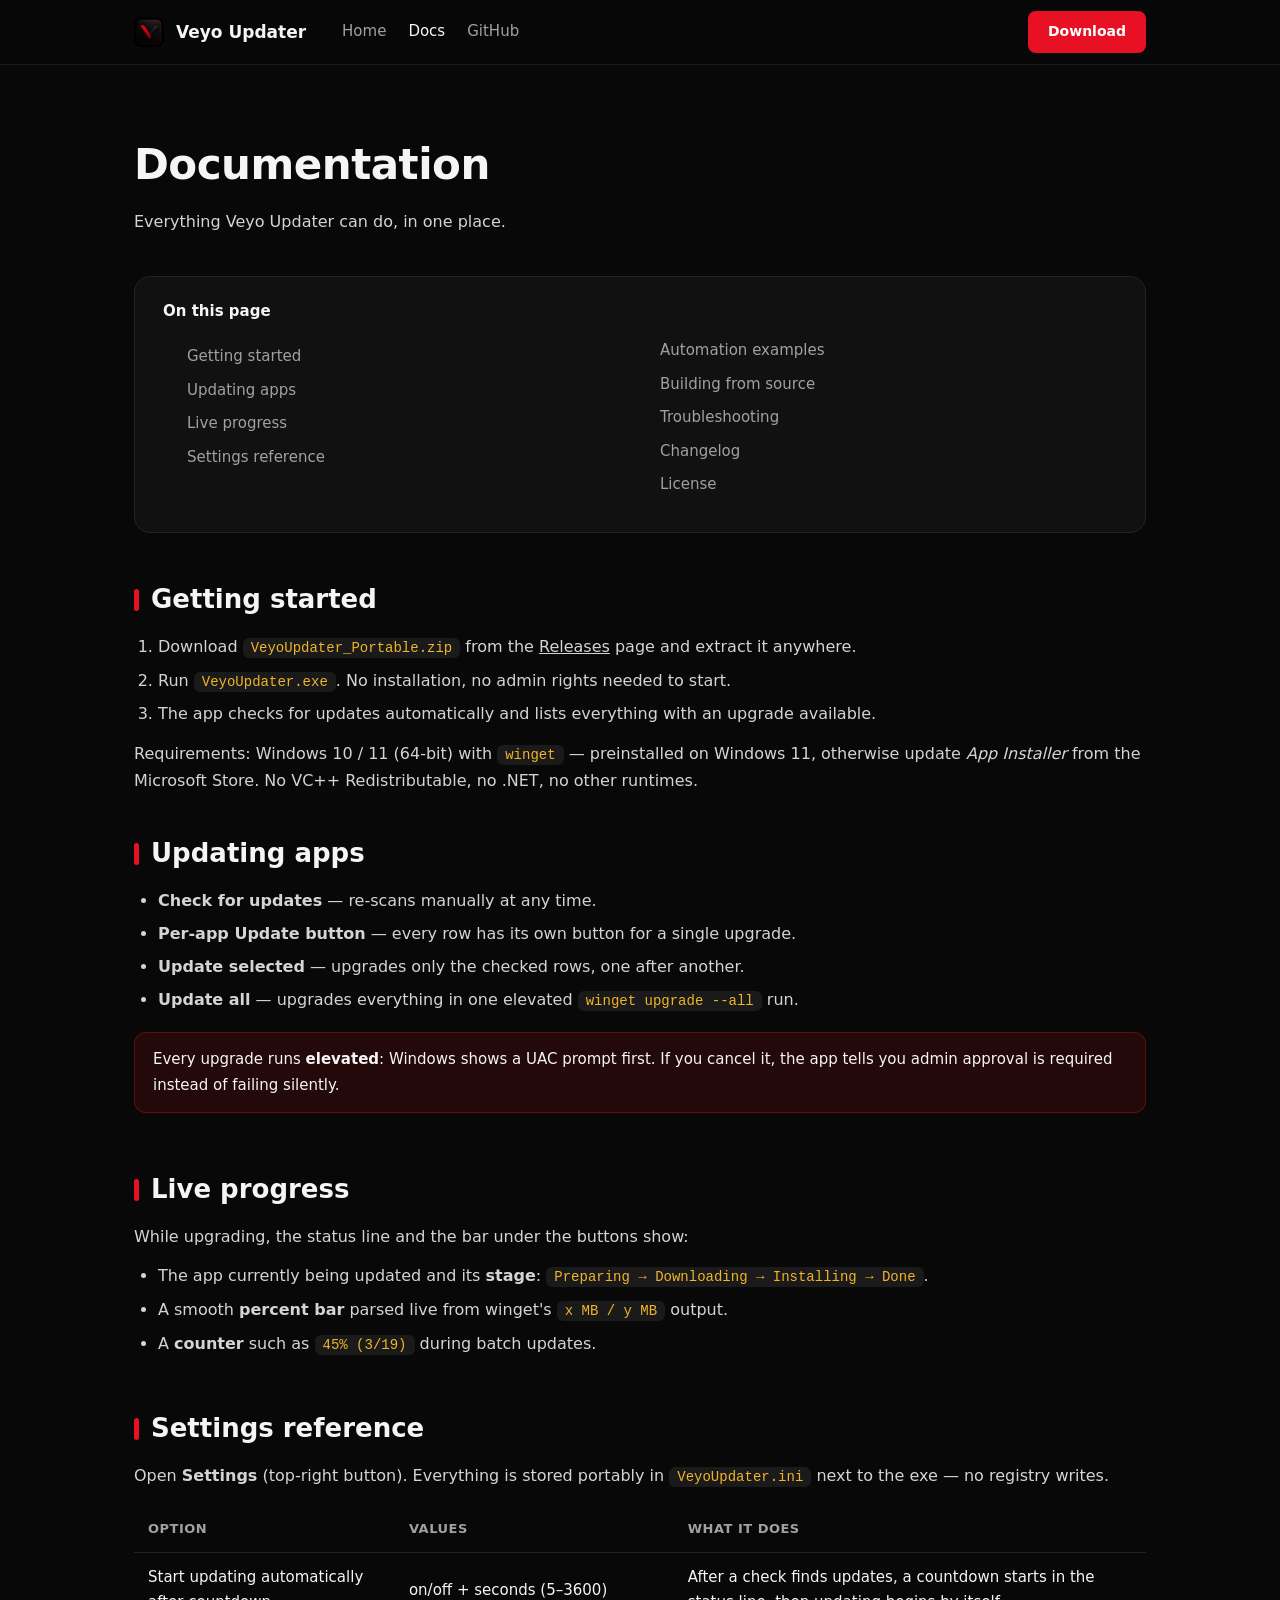
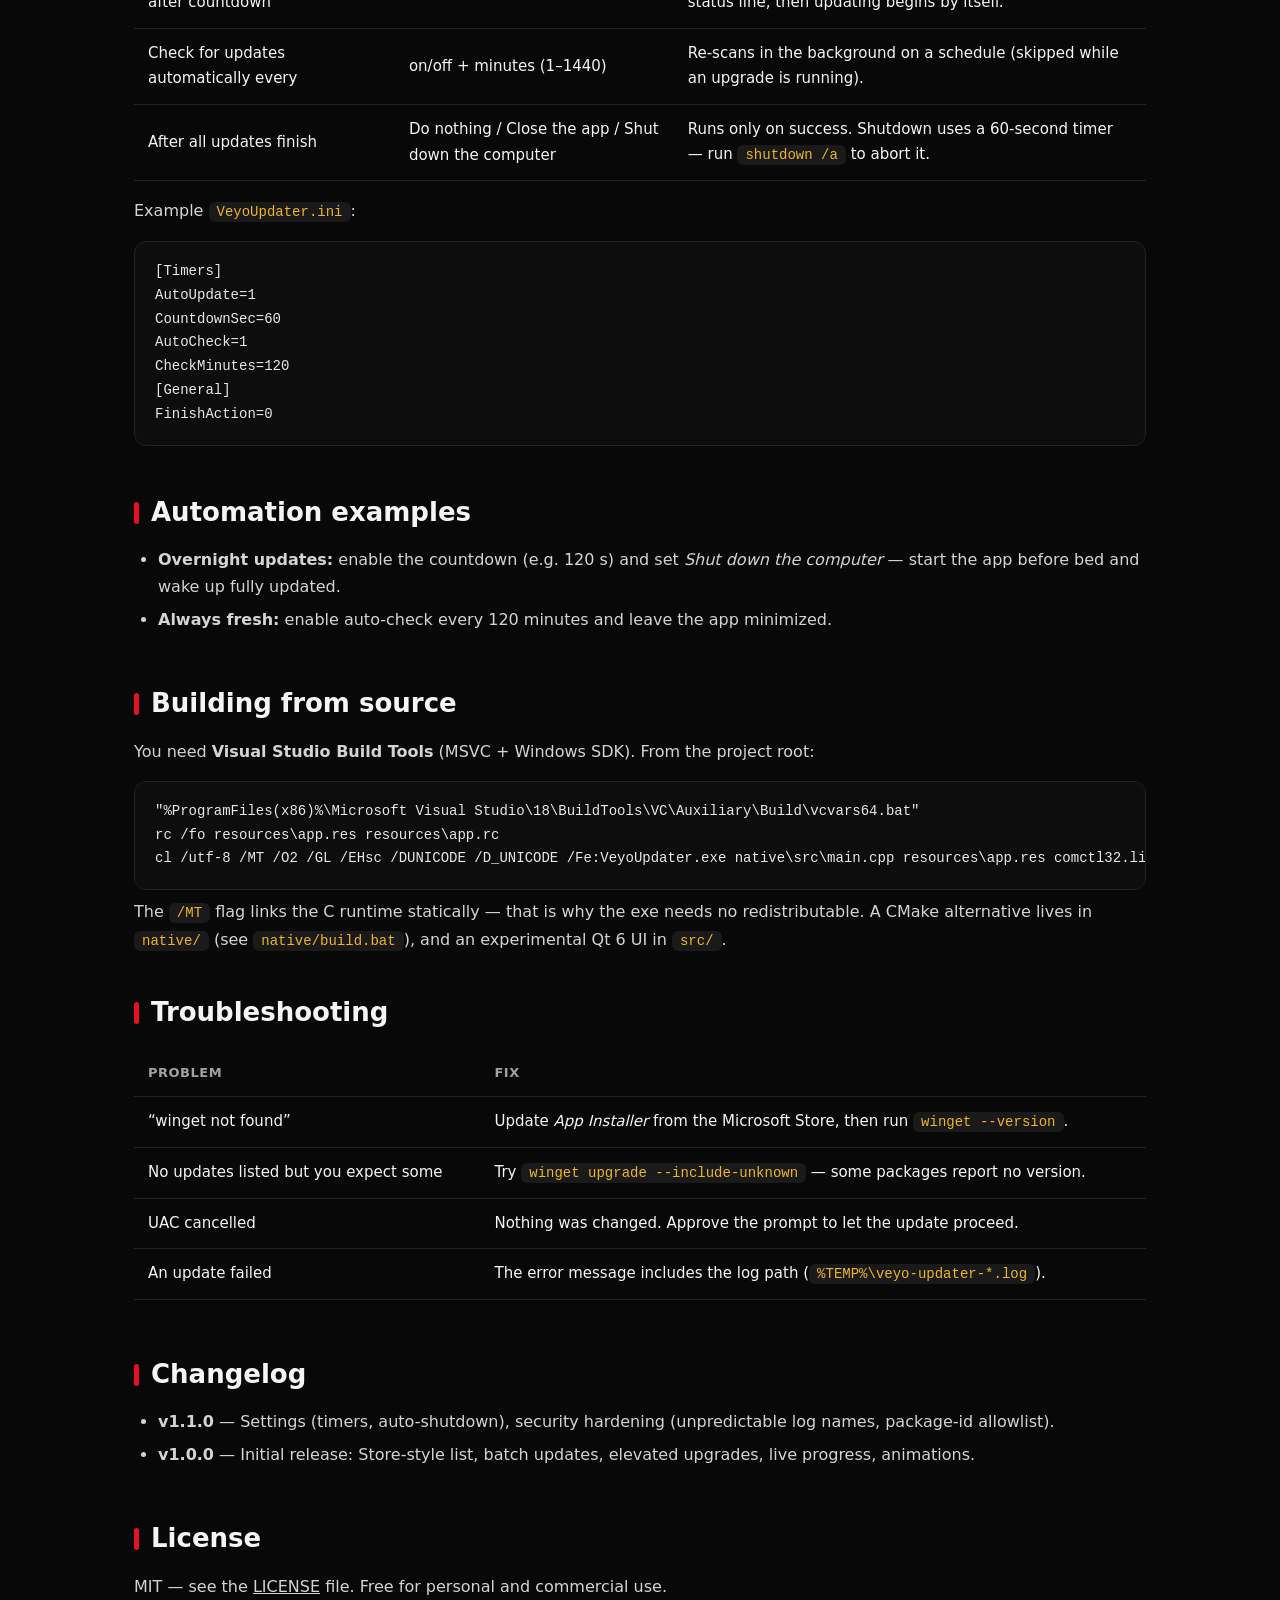
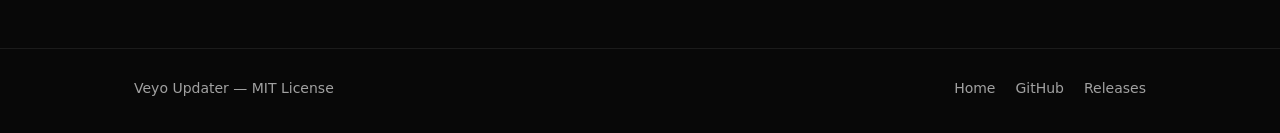
==== docs/docs.html @ b7383b6e "Website: dark/red branded home + full docs (GitHub Pages)" ====
<!DOCTYPE html>
<html lang="en">
<head>
<meta charset="UTF-8">
<meta name="viewport" content="width=device-width, initial-scale=1.0">
<title>Docs — Veyo Updater</title>
<meta name="description" content="Full documentation for Veyo Updater: usage, settings, automation, building from source, troubleshooting.">
<link rel="icon" type="image/png" href="assets/veyo-logo.png">
<link rel="stylesheet" href="assets/style.css">
</head>
<body>

<nav>
  <div class="wrap nav-inner">
    <a class="brand" href="index.html"><img src="assets/veyo-logo.png" alt="Veyo logo">Veyo Updater</a>
    <div class="nav-links">
      <a href="index.html">Home</a>
      <a href="docs.html" class="active">Docs</a>
      <a href="https://github.com/mrlurix/veyo-updater">GitHub</a>
    </div>
    <div class="nav-sp"></div>
    <a class="btn small" href="https://github.com/mrlurix/veyo-updater/releases/latest/download/VeyoUpdater_Portable.zip">Download</a>
  </div>
</nav>

<div class="wrap doc">
  <div class="doc-head">
    <h1>Documentation</h1>
    <p>Everything Veyo Updater can do, in one place.</p>
  </div>

  <div class="toc">
    <strong>On this page</strong>
    <ul>
      <li><a href="#start">Getting started</a></li>
      <li><a href="#updating">Updating apps</a></li>
      <li><a href="#progress">Live progress</a></li>
      <li><a href="#settings">Settings reference</a></li>
      <li><a href="#automation">Automation examples</a></li>
      <li><a href="#build">Building from source</a></li>
      <li><a href="#trouble">Troubleshooting</a></li>
      <li><a href="#changelog">Changelog</a></li>
      <li><a href="#license">License</a></li>
    </ul>
  </div>

  <h2 id="start">Getting started</h2>
  <ol>
    <li>Download <code>VeyoUpdater_Portable.zip</code> from the <a href="https://github.com/mrlurix/veyo-updater/releases">Releases</a> page and extract it anywhere.</li>
    <li>Run <code>VeyoUpdater.exe</code>. No installation, no admin rights needed to start.</li>
    <li>The app checks for updates automatically and lists everything with an upgrade available.</li>
  </ol>
  <p>Requirements: Windows 10 / 11 (64-bit) with <code>winget</code> — preinstalled on Windows 11, otherwise update <em>App Installer</em> from the Microsoft Store. No VC++ Redistributable, no .NET, no other runtimes.</p>

  <h2 id="updating">Updating apps</h2>
  <ul>
    <li><strong>Check for updates</strong> — re-scans manually at any time.</li>
    <li><strong>Per-app Update button</strong> — every row has its own button for a single upgrade.</li>
    <li><strong>Update selected</strong> — upgrades only the checked rows, one after another.</li>
    <li><strong>Update all</strong> — upgrades everything in one elevated <code>winget upgrade --all</code> run.</li>
  </ul>
  <div class="note">Every upgrade runs <strong>elevated</strong>: Windows shows a UAC prompt first. If you cancel it, the app tells you admin approval is required instead of failing silently.</div>

  <h2 id="progress">Live progress</h2>
  <p>While upgrading, the status line and the bar under the buttons show:</p>
  <ul>
    <li>The app currently being updated and its <strong>stage</strong>: <code>Preparing → Downloading → Installing → Done</code>.</li>
    <li>A smooth <strong>percent bar</strong> parsed live from winget's <code>x MB / y MB</code> output.</li>
    <li>A <strong>counter</strong> such as <code>45% (3/19)</code> during batch updates.</li>
  </ul>

  <h2 id="settings">Settings reference</h2>
  <p>Open <strong>Settings</strong> (top-right button). Everything is stored portably in <code>VeyoUpdater.ini</code> next to the exe — no registry writes.</p>
  <table>
    <tr><th>Option</th><th>Values</th><th>What it does</th></tr>
    <tr><td>Start updating automatically after countdown</td><td>on/off + seconds (5–3600)</td><td>After a check finds updates, a countdown starts in the status line, then updating begins by itself.</td></tr>
    <tr><td>Check for updates automatically every</td><td>on/off + minutes (1–1440)</td><td>Re-scans in the background on a schedule (skipped while an upgrade is running).</td></tr>
    <tr><td>After all updates finish</td><td>Do nothing / Close the app / Shut down the computer</td><td>Runs only on success. Shutdown uses a 60-second timer — run <code>shutdown /a</code> to abort it.</td></tr>
  </table>
  <p>Example <code>VeyoUpdater.ini</code>:</p>
  <pre><code>[Timers]
AutoUpdate=1
CountdownSec=60
AutoCheck=1
CheckMinutes=120
[General]
FinishAction=0</code></pre>

  <h2 id="automation">Automation examples</h2>
  <ul>
    <li><strong>Overnight updates:</strong> enable the countdown (e.g. 120 s) and set <em>Shut down the computer</em> — start the app before bed and wake up fully updated.</li>
    <li><strong>Always fresh:</strong> enable auto-check every 120 minutes and leave the app minimized.</li>
  </ul>

  <h2 id="build">Building from source</h2>
  <p>You need <strong>Visual Studio Build Tools</strong> (MSVC + Windows SDK). From the project root:</p>
  <pre><code>"%ProgramFiles(x86)%\Microsoft Visual Studio\18\BuildTools\VC\Auxiliary\Build\vcvars64.bat"
rc /fo resources\app.res resources\app.rc
cl /utf-8 /MT /O2 /GL /EHsc /DUNICODE /D_UNICODE /Fe:VeyoUpdater.exe native\src\main.cpp resources\app.res comctl32.lib dwmapi.lib uxtheme.lib user32.lib gdi32.lib advapi32.lib shell32.lib /link /SUBSYSTEM:WINDOWS /LTCG /OPT:REF /OPT:ICF</code></pre>
  <p>The <code>/MT</code> flag links the C runtime statically — that is why the exe needs no redistributable. A CMake alternative lives in <code>native/</code> (see <code>native/build.bat</code>), and an experimental Qt 6 UI in <code>src/</code>.</p>

  <h2 id="trouble">Troubleshooting</h2>
  <table>
    <tr><th>Problem</th><th>Fix</th></tr>
    <tr><td>“winget not found”</td><td>Update <em>App Installer</em> from the Microsoft Store, then run <code>winget --version</code>.</td></tr>
    <tr><td>No updates listed but you expect some</td><td>Try <code>winget upgrade --include-unknown</code> — some packages report no version.</td></tr>
    <tr><td>UAC cancelled</td><td>Nothing was changed. Approve the prompt to let the update proceed.</td></tr>
    <tr><td>An update failed</td><td>The error message includes the log path (<code>%TEMP%\veyo-updater-*.log</code>).</td></tr>
  </table>

  <h2 id="changelog">Changelog</h2>
  <ul>
    <li><strong>v1.1.0</strong> — Settings (timers, auto-shutdown), security hardening (unpredictable log names, package-id allowlist).</li>
    <li><strong>v1.0.0</strong> — Initial release: Store-style list, batch updates, elevated upgrades, live progress, animations.</li>
  </ul>

  <h2 id="license">License</h2>
  <p>MIT — see the <a href="https://github.com/mrlurix/veyo-updater/blob/main/LICENSE">LICENSE</a> file. Free for personal and commercial use.</p>
  <div style="height: 48px"></div>
</div>

<footer>
  <div class="wrap">
    <span>Veyo Updater — MIT License</span>
    <span class="sp"></span>
    <a href="index.html">Home</a>
    <a href="https://github.com/mrlurix/veyo-updater">GitHub</a>
    <a href="https://github.com/mrlurix/veyo-updater/releases">Releases</a>
  </div>
</footer>

</body>
</html>
---- docs/assets/style.css ----
:root {
  --bg: #080808;
  --surface: #111111;
  --surface-2: #161616;
  --border: #232323;
  --text: #f5f5f5;
  --muted: #a1a1a1;
  --accent: #e81123;
  --accent-hover: #f5273b;
  --accent-dim: rgba(232, 17, 35, 0.12);
  --radius: 16px;
}
* { margin: 0; padding: 0; box-sizing: border-box; }
html { scroll-behavior: smooth; }
body {
  background: var(--bg);
  color: var(--text);
  font-family: "Segoe UI Variable", "Segoe UI", -apple-system, system-ui, sans-serif;
  line-height: 1.7;
  -webkit-font-smoothing: antialiased;
}
.wrap { max-width: 1060px; margin: 0 auto; padding: 0 24px; }
a { color: inherit; }

/* ---------- nav ---------- */
nav {
  position: sticky; top: 0; z-index: 50;
  background: rgba(8, 8, 8, 0.85);
  backdrop-filter: blur(12px);
  -webkit-backdrop-filter: blur(12px);
  border-bottom: 1px solid #1b1b1b;
}
.nav-inner { display: flex; align-items: center; gap: 28px; height: 64px; }
.brand { display: flex; align-items: center; gap: 12px; text-decoration: none; font-weight: 700; font-size: 17px; }
.brand img { width: 30px; height: 30px; border-radius: 8px; }
.nav-links { display: flex; gap: 22px; margin-left: 8px; }
.nav-links a { color: var(--muted); text-decoration: none; font-size: 15px; }
.nav-links a:hover, .nav-links a.active { color: var(--text); }
.nav-sp { flex: 1; }

/* ---------- buttons ---------- */
.btn {
  display: inline-block;
  background: var(--accent);
  color: #fff !important;
  font-weight: 600; font-size: 16px;
  padding: 13px 30px;
  border-radius: 10px;
  text-decoration: none;
  border: none;
  transition: background 0.15s ease, transform 0.15s ease;
}
.btn:hover { background: var(--accent-hover); transform: translateY(-1px); }
.btn.small { font-size: 14px; padding: 9px 20px; border-radius: 8px; }
.btn-ghost {
  display: inline-block;
  background: transparent;
  color: var(--text) !important;
  font-weight: 600; font-size: 16px;
  padding: 12px 28px;
  border-radius: 10px;
  text-decoration: none;
  border: 1px solid #3a3a3a;
  transition: border-color 0.15s ease, background 0.15s ease;
}
.btn-ghost:hover { border-color: #6b6b6b; background: #141414; }

/* ---------- hero ---------- */
.hero { text-align: center; padding: 88px 0 56px; }
.hero .logo {
  width: 120px; height: 120px;
  border-radius: 30px;
  box-shadow: 0 0 80px rgba(232, 17, 35, 0.35), 0 24px 60px rgba(0, 0, 0, 0.6);
}
.hero h1 { font-size: 56px; font-weight: 800; letter-spacing: -1px; margin: 28px 0 12px; }
.hero h1 span { color: var(--accent); }
.hero p.tag { color: var(--muted); font-size: 20px; max-width: 640px; margin: 0 auto 34px; }
.hero .cta { display: flex; gap: 14px; justify-content: center; flex-wrap: wrap; }
.hero .meta { margin-top: 22px; color: var(--muted); font-size: 14px; }
.hero .meta b { color: var(--text); }

/* ---------- screenshot ---------- */
.shot { padding: 8px 0 72px; }
.shot img {
  width: 100%; border-radius: var(--radius);
  border: 1px solid var(--border);
  box-shadow: 0 32px 80px rgba(0, 0, 0, 0.55);
}

/* ---------- sections ---------- */
section.block { padding: 8px 0 64px; }
h2.sec { font-size: 32px; font-weight: 750; letter-spacing: -0.5px; margin-bottom: 10px; }
p.lead { color: var(--muted); font-size: 17px; margin-bottom: 30px; max-width: 720px; }
.grid { display: grid; grid-template-columns: repeat(auto-fit, minmax(280px, 1fr)); gap: 16px; }
.card {
  background: var(--surface);
  border: 1px solid var(--border);
  border-radius: var(--radius);
  padding: 24px;
  transition: border-color 0.15s ease, transform 0.15s ease;
}
.card:hover { border-color: #3d3d3d; transform: translateY(-2px); }
.card .ic {
  width: 42px; height: 42px; border-radius: 12px;
  background: var(--accent-dim);
  display: flex; align-items: center; justify-content: center;
  margin-bottom: 16px;
}
.card .ic svg { width: 22px; height: 22px; stroke: var(--accent); fill: none; stroke-width: 2; stroke-linecap: round; stroke-linejoin: round; }
.card h3 { font-size: 18px; margin-bottom: 8px; }
.card p { color: var(--muted); font-size: 15px; }

/* ---------- steps ---------- */
.steps { display: grid; grid-template-columns: repeat(auto-fit, minmax(220px, 1fr)); gap: 16px; counter-reset: step; }
.step {
  background: var(--surface); border: 1px solid var(--border);
  border-radius: var(--radius); padding: 24px; position: relative;
}
.step .n {
  width: 34px; height: 34px; border-radius: 50%;
  background: var(--accent); color: #fff;
  font-weight: 700; display: flex; align-items: center; justify-content: center;
  margin-bottom: 14px;
}
.step h3 { font-size: 17px; margin-bottom: 6px; }
.step p { color: var(--muted); font-size: 15px; }

/* ---------- CTA + footer ---------- */
.cta {
  background: linear-gradient(135deg, #1a0507, #12060a);
  border: 1px solid #3a1216;
  border-radius: 20px;
  text-align: center;
  padding: 56px 24px;
  margin-bottom: 72px;
}
.cta h2 { font-size: 30px; margin-bottom: 10px; }
.cta p { color: var(--muted); margin-bottom: 26px; }
footer { border-top: 1px solid #1b1b1b; padding: 28px 0 40px; color: var(--muted); font-size: 14px; }
footer .wrap { display: flex; gap: 20px; align-items: center; flex-wrap: wrap; }
footer a { color: var(--muted); text-decoration: none; }
footer a:hover { color: var(--text); }
footer .sp { flex: 1; }

/* ---------- docs page ---------- */
.doc-head { padding: 64px 0 8px; }
.doc-head h1 { font-size: 42px; font-weight: 800; letter-spacing: -0.5px; }
.doc-head p { color: var(--muted); font-size: 18px; margin-top: 8px; }
.toc {
  background: var(--surface); border: 1px solid var(--border);
  border-radius: var(--radius); padding: 22px 28px; margin: 32px 0 8px;
}
.toc strong { display: block; margin-bottom: 10px; font-size: 15px; }
.toc ul { list-style: none; columns: 2; }
.toc li { margin: 6px 0; }
.toc a { color: var(--muted); text-decoration: none; font-size: 15px; }
.toc a:hover { color: var(--accent); }
.doc h2 { font-size: 26px; margin: 52px 0 12px; padding-top: 76px; margin-top: -40px; }
.doc h2::before { content: ""; display: inline-block; width: 5px; height: 22px; background: var(--accent); border-radius: 3px; margin-right: 12px; vertical-align: -3px; }
.doc p, .doc li { color: #d4d4d4; font-size: 16px; }
.doc ul, .doc ol { padding-left: 24px; margin: 12px 0; }
.doc li { margin: 6px 0; }
.doc code {
  font-family: "Cascadia Code", Consolas, monospace;
  font-size: 14px; background: #1a1a1a;
  padding: 2px 8px; border-radius: 6px; color: #f0b429;
}
.doc pre {
  background: #0d0d0d; border: 1px solid var(--border);
  border-radius: 12px; padding: 18px 20px; margin: 16px 0 8px;
  overflow-x: auto;
}
.doc pre code { background: none; padding: 0; color: #e8e8e8; font-size: 14px; }
.doc table { width: 100%; border-collapse: collapse; margin: 16px 0; font-size: 15px; }
.doc th, .doc td { text-align: left; padding: 12px 14px; border-bottom: 1px solid var(--border); }
.doc th { color: var(--muted); font-weight: 600; font-size: 13px; text-transform: uppercase; letter-spacing: 0.5px; }
.doc td code { white-space: nowrap; }
.doc .note {
  background: var(--accent-dim);
  border: 1px solid rgba(232, 17, 35, 0.35);
  border-radius: 12px; padding: 14px 18px; margin: 18px 0;
  font-size: 15px;
}

@media (max-width: 640px) {
  .hero { padding: 56px 0 40px; }
  .hero h1 { font-size: 38px; }
  .hero p.tag { font-size: 17px; }
  .hero .logo { width: 92px; height: 92px; }
  .nav-links { display: none; }
  .toc ul { columns: 1; }
  .doc h2 { font-size: 22px; }
}
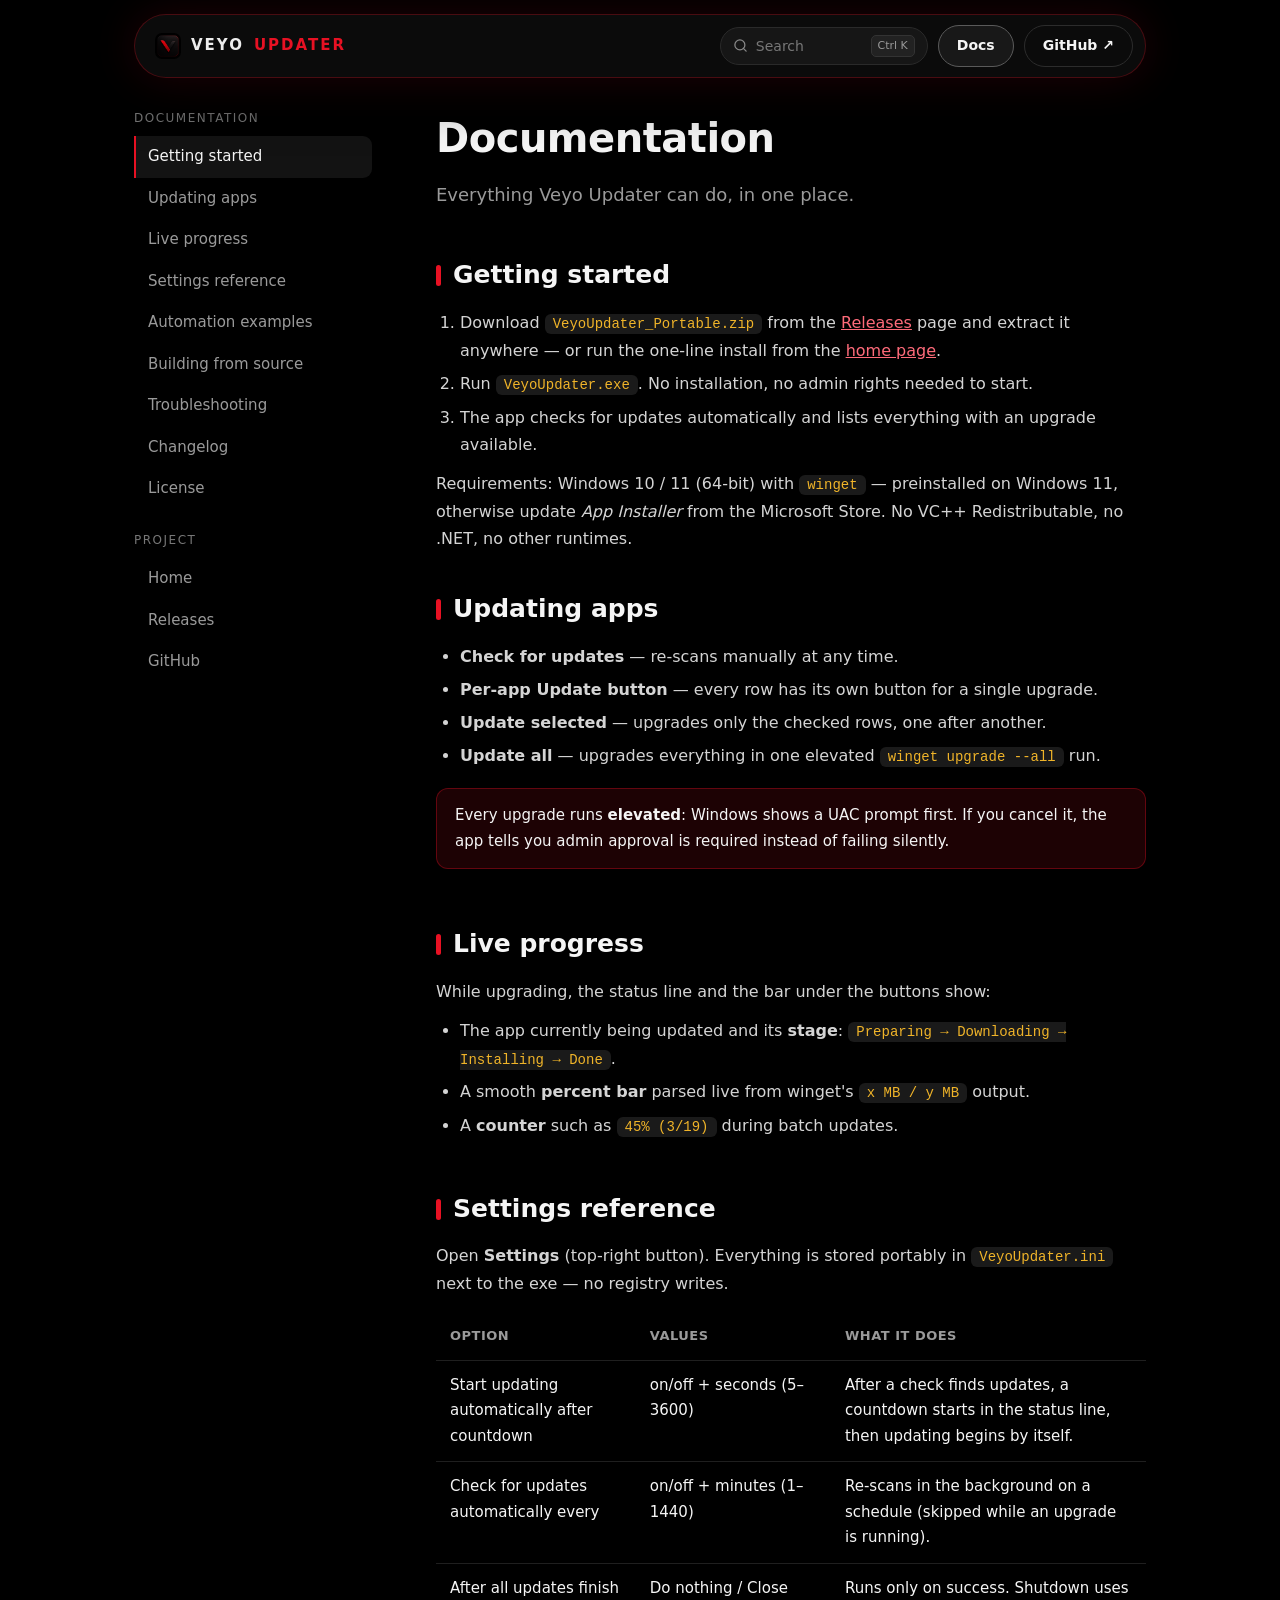
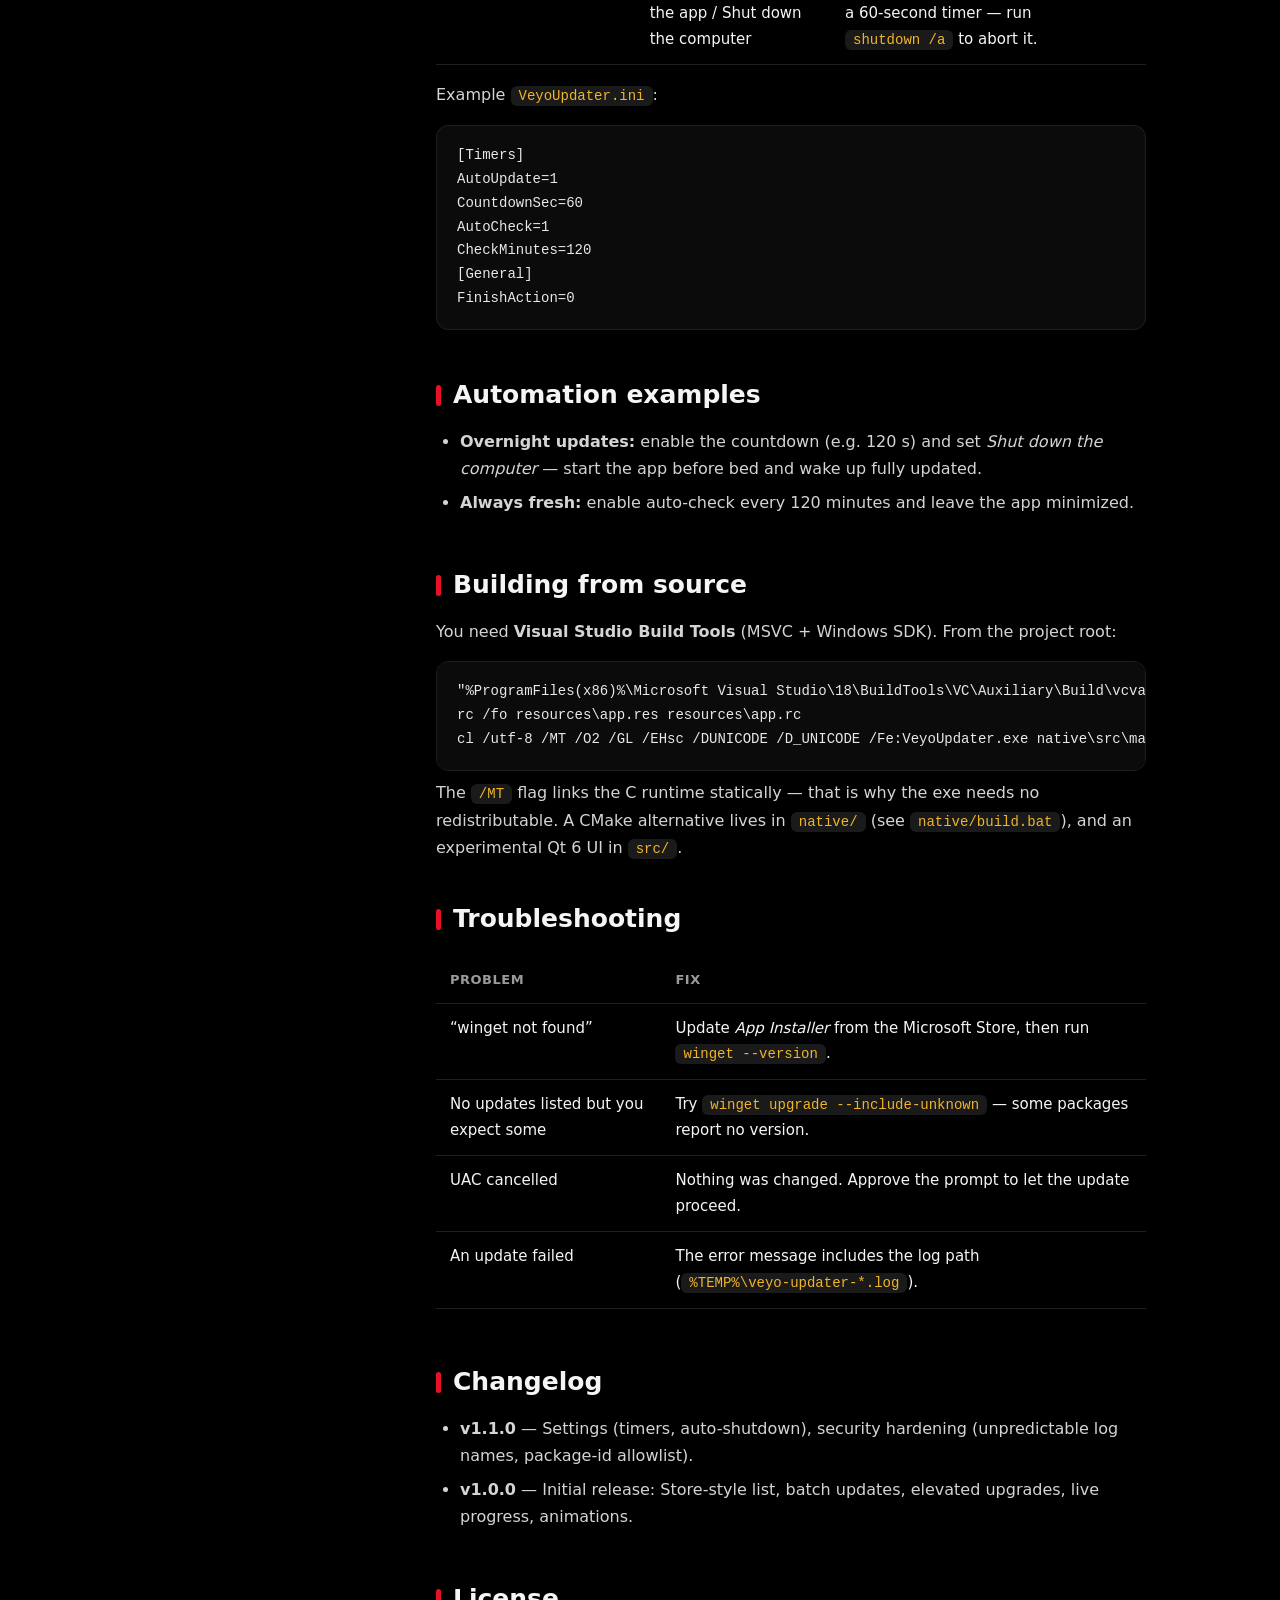
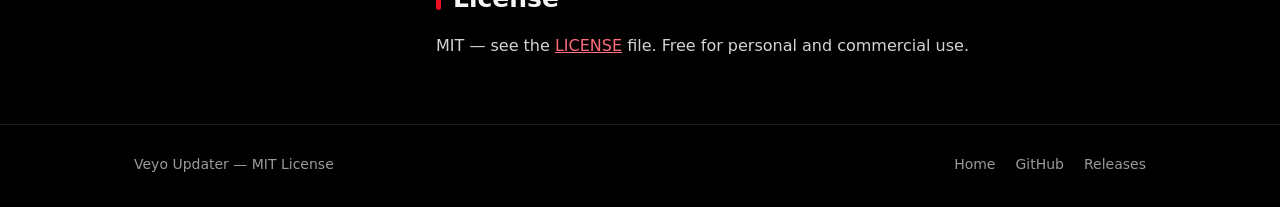
==== commit 43ab06d7: "Website redesign: floating pill nav, hero, docs sidebar, search" ====
--- a/docs/docs.html
+++ b/docs/docs.html
@@ -10,75 +10,85 @@
 </head>
 <body>
 
-<nav>
-  <div class="wrap nav-inner">
-    <a class="brand" href="index.html"><img src="assets/veyo-logo.png" alt="Veyo logo">Veyo Updater</a>
-    <div class="nav-links">
-      <a href="index.html">Home</a>
-      <a href="docs.html" class="active">Docs</a>
-      <a href="https://github.com/mrlurix/veyo-updater">GitHub</a>
+<div class="navfloat">
+  <nav class="pill">
+    <a class="brand" href="index.html"><img src="assets/veyo-logo.png" alt="Veyo logo">VEYO<span>UPDATER</span></a>
+    <div class="nav-right">
+      <div class="searchbox">
+        <svg viewBox="0 0 24 24"><circle cx="11" cy="11" r="8"/><line x1="21" y1="21" x2="16.65" y2="16.65"/></svg>
+        <input type="text" placeholder="Search" aria-label="Search docs">
+        <kbd>Ctrl K</kbd>
+        <div id="search-results"></div>
+      </div>
+      <a class="navbtn active" href="docs.html">Docs</a>
+      <a class="navbtn gh" href="https://github.com/mrlurix/veyo-updater">GitHub &#8599;</a>
+      <button id="nav-toggle" aria-label="Menu">&#9776;</button>
     </div>
-    <div class="nav-sp"></div>
-    <a class="btn small" href="https://github.com/mrlurix/veyo-updater/releases/latest/download/VeyoUpdater_Portable.zip">Download</a>
+  </nav>
+  <div id="mobile-menu">
+    <a href="docs.html">Docs</a>
+    <a href="https://github.com/mrlurix/veyo-updater">GitHub</a>
+    <a href="https://github.com/mrlurix/veyo-updater/releases">Releases</a>
   </div>
-</nav>
+</div>
 
-<div class="wrap doc">
-  <div class="doc-head">
+<div class="wrap doc-layout">
+  <aside class="side">
+    <div class="side-title">Documentation</div>
+    <a class="slink" href="#start">Getting started</a>
+    <a class="slink" href="#updating">Updating apps</a>
+    <a class="slink" href="#progress">Live progress</a>
+    <a class="slink" href="#settings">Settings reference</a>
+    <a class="slink" href="#automation">Automation examples</a>
+    <a class="slink" href="#build">Building from source</a>
+    <a class="slink" href="#trouble">Troubleshooting</a>
+    <a class="slink" href="#changelog">Changelog</a>
+    <a class="slink" href="#license">License</a>
+    <div class="side-title">Project</div>
+    <a class="slink" href="index.html">Home</a>
+    <a class="slink" href="https://github.com/mrlurix/veyo-updater/releases">Releases</a>
+    <a class="slink" href="https://github.com/mrlurix/veyo-updater">GitHub</a>
+  </aside>
+
+  <article class="doc">
     <h1>Documentation</h1>
-    <p>Everything Veyo Updater can do, in one place.</p>
-  </div>
+    <p class="sub">Everything Veyo Updater can do, in one place.</p>
 
-  <div class="toc">
-    <strong>On this page</strong>
+    <h2 id="start">Getting started</h2>
+    <ol>
+      <li>Download <code>VeyoUpdater_Portable.zip</code> from the <a href="https://github.com/mrlurix/veyo-updater/releases">Releases</a> page and extract it anywhere — or run the one-line install from the <a href="index.html">home page</a>.</li>
+      <li>Run <code>VeyoUpdater.exe</code>. No installation, no admin rights needed to start.</li>
+      <li>The app checks for updates automatically and lists everything with an upgrade available.</li>
+    </ol>
+    <p>Requirements: Windows 10 / 11 (64-bit) with <code>winget</code> — preinstalled on Windows 11, otherwise update <em>App Installer</em> from the Microsoft Store. No VC++ Redistributable, no .NET, no other runtimes.</p>
+
+    <h2 id="updating">Updating apps</h2>
     <ul>
-      <li><a href="#start">Getting started</a></li>
-      <li><a href="#updating">Updating apps</a></li>
-      <li><a href="#progress">Live progress</a></li>
-      <li><a href="#settings">Settings reference</a></li>
-      <li><a href="#automation">Automation examples</a></li>
-      <li><a href="#build">Building from source</a></li>
-      <li><a href="#trouble">Troubleshooting</a></li>
-      <li><a href="#changelog">Changelog</a></li>
-      <li><a href="#license">License</a></li>
+      <li><strong>Check for updates</strong> — re-scans manually at any time.</li>
+      <li><strong>Per-app Update button</strong> — every row has its own button for a single upgrade.</li>
+      <li><strong>Update selected</strong> — upgrades only the checked rows, one after another.</li>
+      <li><strong>Update all</strong> — upgrades everything in one elevated <code>winget upgrade --all</code> run.</li>
     </ul>
-  </div>
+    <div class="note">Every upgrade runs <strong>elevated</strong>: Windows shows a UAC prompt first. If you cancel it, the app tells you admin approval is required instead of failing silently.</div>
 
-  <h2 id="start">Getting started</h2>
-  <ol>
-    <li>Download <code>VeyoUpdater_Portable.zip</code> from the <a href="https://github.com/mrlurix/veyo-updater/releases">Releases</a> page and extract it anywhere.</li>
-    <li>Run <code>VeyoUpdater.exe</code>. No installation, no admin rights needed to start.</li>
-    <li>The app checks for updates automatically and lists everything with an upgrade available.</li>
-  </ol>
-  <p>Requirements: Windows 10 / 11 (64-bit) with <code>winget</code> — preinstalled on Windows 11, otherwise update <em>App Installer</em> from the Microsoft Store. No VC++ Redistributable, no .NET, no other runtimes.</p>
+    <h2 id="progress">Live progress</h2>
+    <p>While upgrading, the status line and the bar under the buttons show:</p>
+    <ul>
+      <li>The app currently being updated and its <strong>stage</strong>: <code>Preparing → Downloading → Installing → Done</code>.</li>
+      <li>A smooth <strong>percent bar</strong> parsed live from winget's <code>x MB / y MB</code> output.</li>
+      <li>A <strong>counter</strong> such as <code>45% (3/19)</code> during batch updates.</li>
+    </ul>
 
-  <h2 id="updating">Updating apps</h2>
-  <ul>
-    <li><strong>Check for updates</strong> — re-scans manually at any time.</li>
-    <li><strong>Per-app Update button</strong> — every row has its own button for a single upgrade.</li>
-    <li><strong>Update selected</strong> — upgrades only the checked rows, one after another.</li>
-    <li><strong>Update all</strong> — upgrades everything in one elevated <code>winget upgrade --all</code> run.</li>
-  </ul>
-  <div class="note">Every upgrade runs <strong>elevated</strong>: Windows shows a UAC prompt first. If you cancel it, the app tells you admin approval is required instead of failing silently.</div>
-
-  <h2 id="progress">Live progress</h2>
-  <p>While upgrading, the status line and the bar under the buttons show:</p>
-  <ul>
-    <li>The app currently being updated and its <strong>stage</strong>: <code>Preparing → Downloading → Installing → Done</code>.</li>
-    <li>A smooth <strong>percent bar</strong> parsed live from winget's <code>x MB / y MB</code> output.</li>
-    <li>A <strong>counter</strong> such as <code>45% (3/19)</code> during batch updates.</li>
-  </ul>
-
-  <h2 id="settings">Settings reference</h2>
-  <p>Open <strong>Settings</strong> (top-right button). Everything is stored portably in <code>VeyoUpdater.ini</code> next to the exe — no registry writes.</p>
-  <table>
-    <tr><th>Option</th><th>Values</th><th>What it does</th></tr>
-    <tr><td>Start updating automatically after countdown</td><td>on/off + seconds (5–3600)</td><td>After a check finds updates, a countdown starts in the status line, then updating begins by itself.</td></tr>
-    <tr><td>Check for updates automatically every</td><td>on/off + minutes (1–1440)</td><td>Re-scans in the background on a schedule (skipped while an upgrade is running).</td></tr>
-    <tr><td>After all updates finish</td><td>Do nothing / Close the app / Shut down the computer</td><td>Runs only on success. Shutdown uses a 60-second timer — run <code>shutdown /a</code> to abort it.</td></tr>
-  </table>
-  <p>Example <code>VeyoUpdater.ini</code>:</p>
-  <pre><code>[Timers]
+    <h2 id="settings">Settings reference</h2>
+    <p>Open <strong>Settings</strong> (top-right button). Everything is stored portably in <code>VeyoUpdater.ini</code> next to the exe — no registry writes.</p>
+    <table>
+      <tr><th>Option</th><th>Values</th><th>What it does</th></tr>
+      <tr><td>Start updating automatically after countdown</td><td>on/off + seconds (5–3600)</td><td>After a check finds updates, a countdown starts in the status line, then updating begins by itself.</td></tr>
+      <tr><td>Check for updates automatically every</td><td>on/off + minutes (1–1440)</td><td>Re-scans in the background on a schedule (skipped while an upgrade is running).</td></tr>
+      <tr><td>After all updates finish</td><td>Do nothing / Close the app / Shut down the computer</td><td>Runs only on success. Shutdown uses a 60-second timer — run <code>shutdown /a</code> to abort it.</td></tr>
+    </table>
+    <p>Example <code>VeyoUpdater.ini</code>:</p>
+    <pre><code>[Timers]
 AutoUpdate=1
 CountdownSec=60
 AutoCheck=1
@@ -86,37 +96,37 @@
 [General]
 FinishAction=0</code></pre>
 
-  <h2 id="automation">Automation examples</h2>
-  <ul>
-    <li><strong>Overnight updates:</strong> enable the countdown (e.g. 120 s) and set <em>Shut down the computer</em> — start the app before bed and wake up fully updated.</li>
-    <li><strong>Always fresh:</strong> enable auto-check every 120 minutes and leave the app minimized.</li>
-  </ul>
+    <h2 id="automation">Automation examples</h2>
+    <ul>
+      <li><strong>Overnight updates:</strong> enable the countdown (e.g. 120 s) and set <em>Shut down the computer</em> — start the app before bed and wake up fully updated.</li>
+      <li><strong>Always fresh:</strong> enable auto-check every 120 minutes and leave the app minimized.</li>
+    </ul>
 
-  <h2 id="build">Building from source</h2>
-  <p>You need <strong>Visual Studio Build Tools</strong> (MSVC + Windows SDK). From the project root:</p>
-  <pre><code>"%ProgramFiles(x86)%\Microsoft Visual Studio\18\BuildTools\VC\Auxiliary\Build\vcvars64.bat"
+    <h2 id="build">Building from source</h2>
+    <p>You need <strong>Visual Studio Build Tools</strong> (MSVC + Windows SDK). From the project root:</p>
+    <pre><code>"%ProgramFiles(x86)%\Microsoft Visual Studio\18\BuildTools\VC\Auxiliary\Build\vcvars64.bat"
 rc /fo resources\app.res resources\app.rc
 cl /utf-8 /MT /O2 /GL /EHsc /DUNICODE /D_UNICODE /Fe:VeyoUpdater.exe native\src\main.cpp resources\app.res comctl32.lib dwmapi.lib uxtheme.lib user32.lib gdi32.lib advapi32.lib shell32.lib /link /SUBSYSTEM:WINDOWS /LTCG /OPT:REF /OPT:ICF</code></pre>
-  <p>The <code>/MT</code> flag links the C runtime statically — that is why the exe needs no redistributable. A CMake alternative lives in <code>native/</code> (see <code>native/build.bat</code>), and an experimental Qt 6 UI in <code>src/</code>.</p>
+    <p>The <code>/MT</code> flag links the C runtime statically — that is why the exe needs no redistributable. A CMake alternative lives in <code>native/</code> (see <code>native/build.bat</code>), and an experimental Qt 6 UI in <code>src/</code>.</p>
 
-  <h2 id="trouble">Troubleshooting</h2>
-  <table>
-    <tr><th>Problem</th><th>Fix</th></tr>
-    <tr><td>“winget not found”</td><td>Update <em>App Installer</em> from the Microsoft Store, then run <code>winget --version</code>.</td></tr>
-    <tr><td>No updates listed but you expect some</td><td>Try <code>winget upgrade --include-unknown</code> — some packages report no version.</td></tr>
-    <tr><td>UAC cancelled</td><td>Nothing was changed. Approve the prompt to let the update proceed.</td></tr>
-    <tr><td>An update failed</td><td>The error message includes the log path (<code>%TEMP%\veyo-updater-*.log</code>).</td></tr>
-  </table>
+    <h2 id="trouble">Troubleshooting</h2>
+    <table>
+      <tr><th>Problem</th><th>Fix</th></tr>
+      <tr><td>“winget not found”</td><td>Update <em>App Installer</em> from the Microsoft Store, then run <code>winget --version</code>.</td></tr>
+      <tr><td>No updates listed but you expect some</td><td>Try <code>winget upgrade --include-unknown</code> — some packages report no version.</td></tr>
+      <tr><td>UAC cancelled</td><td>Nothing was changed. Approve the prompt to let the update proceed.</td></tr>
+      <tr><td>An update failed</td><td>The error message includes the log path (<code>%TEMP%\veyo-updater-*.log</code>).</td></tr>
+    </table>
 
-  <h2 id="changelog">Changelog</h2>
-  <ul>
-    <li><strong>v1.1.0</strong> — Settings (timers, auto-shutdown), security hardening (unpredictable log names, package-id allowlist).</li>
-    <li><strong>v1.0.0</strong> — Initial release: Store-style list, batch updates, elevated upgrades, live progress, animations.</li>
-  </ul>
+    <h2 id="changelog">Changelog</h2>
+    <ul>
+      <li><strong>v1.1.0</strong> — Settings (timers, auto-shutdown), security hardening (unpredictable log names, package-id allowlist).</li>
+      <li><strong>v1.0.0</strong> — Initial release: Store-style list, batch updates, elevated upgrades, live progress, animations.</li>
+    </ul>
 
-  <h2 id="license">License</h2>
-  <p>MIT — see the <a href="https://github.com/mrlurix/veyo-updater/blob/main/LICENSE">LICENSE</a> file. Free for personal and commercial use.</p>
-  <div style="height: 48px"></div>
+    <h2 id="license">License</h2>
+    <p>MIT — see the <a href="https://github.com/mrlurix/veyo-updater/blob/main/LICENSE">LICENSE</a> file. Free for personal and commercial use.</p>
+  </article>
 </div>
 
 <footer>
@@ -129,5 +139,6 @@
   </div>
 </footer>
 
+<script src="assets/app.js"></script>
 </body>
 </html>
--- a/docs/assets/style.css
+++ b/docs/assets/style.css
@@ -1,12 +1,13 @@
 :root {
-  --bg: #080808;
-  --surface: #111111;
-  --surface-2: #161616;
-  --border: #232323;
+  --bg: #000000;
+  --surface: #0c0c0c;
+  --surface-2: #121212;
+  --border: #1f1f1f;
+  --border-soft: #181818;
   --text: #f5f5f5;
-  --muted: #a1a1a1;
+  --muted: #9a9a9a;
   --accent: #e81123;
-  --accent-hover: #f5273b;
+  --accent-hi: #ff2e43;
   --accent-dim: rgba(232, 17, 35, 0.12);
   --radius: 16px;
 }
@@ -22,172 +23,142 @@
 .wrap { max-width: 1060px; margin: 0 auto; padding: 0 24px; }
 a { color: inherit; }
 
-/* ---------- nav ---------- */
-nav {
-  position: sticky; top: 0; z-index: 50;
-  background: rgba(8, 8, 8, 0.85);
-  backdrop-filter: blur(12px);
-  -webkit-backdrop-filter: blur(12px);
-  border-bottom: 1px solid #1b1b1b;
+/* ---------- floating pill nav ---------- */
+.navfloat { position: sticky; top: 14px; z-index: 60; padding: 0 24px; }
+nav.pill {
+  max-width: 1012px; margin: 0 auto;
+  display: flex; align-items: center; gap: 16px;
+  background: rgba(13, 13, 13, 0.9);
+  backdrop-filter: blur(14px);
+  -webkit-backdrop-filter: blur(14px);
+  border: 1px solid rgba(232, 17, 35, 0.28);
+  border-radius: 999px;
+  padding: 10px 12px 10px 20px;
+  box-shadow: 0 0 44px rgba(232, 17, 35, 0.13), 0 18px 50px rgba(0, 0, 0, 0.6);
 }
-.nav-inner { display: flex; align-items: center; gap: 28px; height: 64px; }
-.brand { display: flex; align-items: center; gap: 12px; text-decoration: none; font-weight: 700; font-size: 17px; }
-.brand img { width: 30px; height: 30px; border-radius: 8px; }
-.nav-links { display: flex; gap: 22px; margin-left: 8px; }
-.nav-links a { color: var(--muted); text-decoration: none; font-size: 15px; }
-.nav-links a:hover, .nav-links a.active { color: var(--text); }
-.nav-sp { flex: 1; }
-
-/* ---------- buttons ---------- */
-.btn {
-  display: inline-block;
-  background: var(--accent);
-  color: #fff !important;
-  font-weight: 600; font-size: 16px;
-  padding: 13px 30px;
-  border-radius: 10px;
-  text-decoration: none;
-  border: none;
-  transition: background 0.15s ease, transform 0.15s ease;
-}
-.btn:hover { background: var(--accent-hover); transform: translateY(-1px); }
-.btn.small { font-size: 14px; padding: 9px 20px; border-radius: 8px; }
-.btn-ghost {
-  display: inline-block;
-  background: transparent;
-  color: var(--text) !important;
-  font-weight: 600; font-size: 16px;
-  padding: 12px 28px;
-  border-radius: 10px;
-  text-decoration: none;
-  border: 1px solid #3a3a3a;
-  transition: border-color 0.15s ease, background 0.15s ease;
-}
-.btn-ghost:hover { border-color: #6b6b6b; background: #141414; }
+.brand { display: flex; align-items: center; gap: 10px; text-decoration: none; font-weight: 800; letter-spacing: 2px; font-size: 15px; white-space: nowrap; }
+.brand img { width: 26px; height: 26px; border-radius: 7px; }
+.brand span { color: var(--accent); }
+.nav-right { margin-left: auto; display: flex; align-items: center; gap: 10px; }
+.searchbox { position: relative; display: flex; align-items: center; gap: 8px; background: #161616; border: 1px solid #2a2a2a; border-radius: 999px; padding: 7px 12px; min-width: 208px; }
+.searchbox:focus-within { border-color: #4a4a4a; }
+.searchbox svg { width: 15px; height: 15px; stroke: #8a8a8a; fill: none; stroke-width: 2; stroke-linecap: round; flex-shrink: 0; }
+.searchbox input { background: none; border: none; outline: none; color: var(--text); font-size: 14px; width: 100px; font-family: inherit; }
+.searchbox input::placeholder { color: #777; }
+.searchbox kbd { font-family: inherit; font-size: 11px; color: #999; background: #222; border: 1px solid #333; border-radius: 5px; padding: 1px 6px; margin-left: auto; white-space: nowrap; }
+#search-results { position: absolute; top: calc(100% + 8px); left: 0; right: 0; min-width: 260px; background: #111; border: 1px solid #2c2c2c; border-radius: 12px; overflow: hidden; display: none; box-shadow: 0 20px 50px rgba(0, 0, 0, 0.65); }
+#search-results.open { display: block; }
+.sr-item { display: block; padding: 10px 14px; text-decoration: none; border-bottom: 1px solid #1c1c1c; }
+.sr-item:last-child { border-bottom: none; }
+.sr-item:hover { background: #1a1a1a; }
+.sr-item b { display: block; font-size: 14px; font-weight: 600; }
+.sr-item span { font-size: 12px; color: var(--muted); }
+.sr-empty { padding: 12px 14px; color: var(--muted); font-size: 14px; }
+.navbtn { border: 1px solid #2c2c2c; background: transparent; color: var(--text); text-decoration: none; font-size: 14px; font-weight: 600; padding: 8px 18px; border-radius: 999px; transition: border-color 0.15s, background 0.15s; white-space: nowrap; }
+.navbtn:hover, .navbtn.active { border-color: #5a5a5a; background: #181818; }
+#nav-toggle { display: none; background: none; border: 1px solid #2c2c2c; color: var(--text); border-radius: 10px; padding: 7px 12px; font-size: 16px; cursor: pointer; }
+#mobile-menu { display: none; margin: 10px auto 0; max-width: 1012px; background: #0e0e0e; border: 1px solid #262626; border-radius: 16px; padding: 10px; flex-direction: column; gap: 4px; }
+#mobile-menu.open { display: flex; }
+#mobile-menu a { padding: 10px 14px; border-radius: 10px; text-decoration: none; color: var(--text); }
+#mobile-menu a:hover { background: #181818; }
 
 /* ---------- hero ---------- */
-.hero { text-align: center; padding: 88px 0 56px; }
-.hero .logo {
-  width: 120px; height: 120px;
-  border-radius: 30px;
-  box-shadow: 0 0 80px rgba(232, 17, 35, 0.35), 0 24px 60px rgba(0, 0, 0, 0.6);
-}
-.hero h1 { font-size: 56px; font-weight: 800; letter-spacing: -1px; margin: 28px 0 12px; }
+.hero { text-align: center; padding: 80px 0 36px; }
+.hero .logo { width: 118px; height: 118px; border-radius: 28px; box-shadow: 0 0 90px rgba(232, 17, 35, 0.42), 0 24px 60px rgba(0, 0, 0, 0.65); }
+.hero h1 { font-size: clamp(44px, 8vw, 76px); font-weight: 800; letter-spacing: 10px; text-indent: 10px; margin: 28px 0 14px; }
 .hero h1 span { color: var(--accent); }
-.hero p.tag { color: var(--muted); font-size: 20px; max-width: 640px; margin: 0 auto 34px; }
-.hero .cta { display: flex; gap: 14px; justify-content: center; flex-wrap: wrap; }
-.hero .meta { margin-top: 22px; color: var(--muted); font-size: 14px; }
-.hero .meta b { color: var(--text); }
+.hero p.tag { color: var(--muted); font-size: 19px; max-width: 620px; margin: 0 auto 32px; }
+.cta-row { display: flex; gap: 14px; justify-content: center; flex-wrap: wrap; }
+.btn-red { display: inline-block; background: var(--accent); color: #fff !important; font-weight: 700; font-size: 16px; padding: 13px 32px; border-radius: 12px; text-decoration: none; box-shadow: 0 8px 30px rgba(232, 17, 35, 0.35); transition: background 0.15s ease, transform 0.15s ease; }
+.btn-red:hover { background: var(--accent-hi); transform: translateY(-1px); }
+.btn-dark { display: inline-block; background: #101010; color: var(--text) !important; font-weight: 600; font-size: 16px; padding: 12px 30px; border-radius: 12px; text-decoration: none; border: 1px solid #333; transition: border-color 0.15s ease, background 0.15s ease; }
+.btn-dark:hover { border-color: #666; background: #161616; }
 
-/* ---------- screenshot ---------- */
-.shot { padding: 8px 0 72px; }
-.shot img {
-  width: 100%; border-radius: var(--radius);
-  border: 1px solid var(--border);
-  box-shadow: 0 32px 80px rgba(0, 0, 0, 0.55);
-}
+/* ---------- command box ---------- */
+.cmdbox { position: relative; max-width: 660px; margin: 34px auto 0; background: #0b0b0b; border: 1px solid #262626; border-radius: 12px; padding: 15px 86px 15px 18px; overflow-x: auto; text-align: left; }
+.cmdbox code { font-family: "Cascadia Code", Consolas, monospace; font-size: 13.5px; color: #e8e8e8; white-space: nowrap; }
+#copy-btn { position: absolute; top: 10px; right: 10px; background: #1b1b1b; border: 1px solid #333; color: #ddd; font-size: 12.5px; padding: 6px 14px; border-radius: 8px; cursor: pointer; font-family: inherit; }
+#copy-btn:hover { border-color: #666; color: #fff; }
+
+/* ---------- pills + stats band ---------- */
+.band { border-top: 1px solid var(--border-soft); border-bottom: 1px solid var(--border-soft); margin: 46px 0 0; padding: 30px 0 34px; }
+.pills { display: flex; flex-wrap: wrap; gap: 12px; justify-content: center; }
+.pill { border: 1px solid rgba(232, 17, 35, 0.42); color: #ededed; font-size: 14px; padding: 8px 20px; border-radius: 999px; background: rgba(232, 17, 35, 0.05); white-space: nowrap; }
+.stats { display: flex; justify-content: center; gap: 60px; flex-wrap: wrap; margin-top: 32px; }
+.stat { text-align: center; }
+.stat .v { color: var(--accent); font-size: 30px; font-weight: 800; }
+.stat .l { color: var(--muted); font-size: 14px; margin-top: 2px; }
 
 /* ---------- sections ---------- */
-section.block { padding: 8px 0 64px; }
-h2.sec { font-size: 32px; font-weight: 750; letter-spacing: -0.5px; margin-bottom: 10px; }
-p.lead { color: var(--muted); font-size: 17px; margin-bottom: 30px; max-width: 720px; }
+section.block { padding: 72px 0 8px; }
+h2.sec { font-size: 32px; font-weight: 750; letter-spacing: -0.5px; margin-bottom: 10px; text-align: center; }
+p.lead { color: var(--muted); font-size: 17px; margin: 0 auto 34px; max-width: 640px; text-align: center; }
 .grid { display: grid; grid-template-columns: repeat(auto-fit, minmax(280px, 1fr)); gap: 16px; }
-.card {
-  background: var(--surface);
-  border: 1px solid var(--border);
-  border-radius: var(--radius);
-  padding: 24px;
-  transition: border-color 0.15s ease, transform 0.15s ease;
-}
+.card { background: var(--surface); border: 1px solid var(--border); border-radius: var(--radius); padding: 24px; transition: border-color 0.15s ease, transform 0.15s ease; }
 .card:hover { border-color: #3d3d3d; transform: translateY(-2px); }
-.card .ic {
-  width: 42px; height: 42px; border-radius: 12px;
-  background: var(--accent-dim);
-  display: flex; align-items: center; justify-content: center;
-  margin-bottom: 16px;
-}
+.card .ic { width: 42px; height: 42px; border-radius: 12px; background: var(--accent-dim); display: flex; align-items: center; justify-content: center; margin-bottom: 16px; }
 .card .ic svg { width: 22px; height: 22px; stroke: var(--accent); fill: none; stroke-width: 2; stroke-linecap: round; stroke-linejoin: round; }
 .card h3 { font-size: 18px; margin-bottom: 8px; }
 .card p { color: var(--muted); font-size: 15px; }
-
-/* ---------- steps ---------- */
-.steps { display: grid; grid-template-columns: repeat(auto-fit, minmax(220px, 1fr)); gap: 16px; counter-reset: step; }
-.step {
-  background: var(--surface); border: 1px solid var(--border);
-  border-radius: var(--radius); padding: 24px; position: relative;
-}
-.step .n {
-  width: 34px; height: 34px; border-radius: 50%;
-  background: var(--accent); color: #fff;
-  font-weight: 700; display: flex; align-items: center; justify-content: center;
-  margin-bottom: 14px;
-}
+.steps { display: grid; grid-template-columns: repeat(auto-fit, minmax(220px, 1fr)); gap: 16px; }
+.step { background: var(--surface); border: 1px solid var(--border); border-radius: var(--radius); padding: 24px; }
+.step .n { width: 34px; height: 34px; border-radius: 50%; background: var(--accent); color: #fff; font-weight: 700; display: flex; align-items: center; justify-content: center; margin-bottom: 14px; }
 .step h3 { font-size: 17px; margin-bottom: 6px; }
 .step p { color: var(--muted); font-size: 15px; }
+.shot { padding: 64px 0 8px; }
+.shot img { width: 100%; border-radius: var(--radius); border: 1px solid var(--border); box-shadow: 0 32px 80px rgba(0, 0, 0, 0.55); }
+.shot p.cap { text-align: center; color: var(--muted); font-size: 14px; margin-top: 14px; }
 
 /* ---------- CTA + footer ---------- */
-.cta {
-  background: linear-gradient(135deg, #1a0507, #12060a);
-  border: 1px solid #3a1216;
-  border-radius: 20px;
-  text-align: center;
-  padding: 56px 24px;
-  margin-bottom: 72px;
-}
+.cta { background: linear-gradient(135deg, #1a0507, #12060a); border: 1px solid #3a1216; border-radius: 20px; text-align: center; padding: 56px 24px; margin: 72px 0; }
 .cta h2 { font-size: 30px; margin-bottom: 10px; }
 .cta p { color: var(--muted); margin-bottom: 26px; }
-footer { border-top: 1px solid #1b1b1b; padding: 28px 0 40px; color: var(--muted); font-size: 14px; }
+footer { border-top: 1px solid #1b1b1b; padding: 28px 0 40px; color: var(--muted); font-size: 14px; margin-top: 24px; }
 footer .wrap { display: flex; gap: 20px; align-items: center; flex-wrap: wrap; }
 footer a { color: var(--muted); text-decoration: none; }
 footer a:hover { color: var(--text); }
 footer .sp { flex: 1; }
 
-/* ---------- docs page ---------- */
-.doc-head { padding: 64px 0 8px; }
-.doc-head h1 { font-size: 42px; font-weight: 800; letter-spacing: -0.5px; }
-.doc-head p { color: var(--muted); font-size: 18px; margin-top: 8px; }
-.toc {
-  background: var(--surface); border: 1px solid var(--border);
-  border-radius: var(--radius); padding: 22px 28px; margin: 32px 0 8px;
-}
-.toc strong { display: block; margin-bottom: 10px; font-size: 15px; }
-.toc ul { list-style: none; columns: 2; }
-.toc li { margin: 6px 0; }
-.toc a { color: var(--muted); text-decoration: none; font-size: 15px; }
-.toc a:hover { color: var(--accent); }
-.doc h2 { font-size: 26px; margin: 52px 0 12px; padding-top: 76px; margin-top: -40px; }
-.doc h2::before { content: ""; display: inline-block; width: 5px; height: 22px; background: var(--accent); border-radius: 3px; margin-right: 12px; vertical-align: -3px; }
+/* ---------- docs page: left sidebar ---------- */
+.doc-layout { display: grid; grid-template-columns: 250px minmax(0, 1fr); gap: 52px; align-items: start; padding-top: 40px; }
+.side { position: sticky; top: 100px; max-height: calc(100vh - 124px); overflow-y: auto; padding: 4px 12px 12px 0; scrollbar-width: thin; }
+.side-title { font-size: 12px; text-transform: uppercase; letter-spacing: 1.5px; color: #777; margin: 20px 0 8px; }
+.side-title:first-child { margin-top: 0; }
+a.slink { display: block; color: var(--muted); text-decoration: none; font-size: 15px; padding: 8px 12px; border-radius: 0 9px 9px 0; border-left: 2px solid transparent; }
+a.slink:hover { color: var(--text); background: #101010; }
+a.slink.active { color: var(--text); background: #131313; border-left-color: var(--accent); }
+.doc { min-width: 0; padding-bottom: 40px; }
+.doc h1 { font-size: 40px; font-weight: 800; letter-spacing: -0.5px; }
+.doc .sub { color: var(--muted); font-size: 18px; margin: 8px 0 8px; }
+.doc h2 { font-size: 25px; margin: 46px 0 12px; padding-top: 84px; margin-top: -48px; }
+.doc h2::before { content: ""; display: inline-block; width: 5px; height: 21px; background: var(--accent); border-radius: 3px; margin-right: 12px; vertical-align: -3px; }
 .doc p, .doc li { color: #d4d4d4; font-size: 16px; }
 .doc ul, .doc ol { padding-left: 24px; margin: 12px 0; }
 .doc li { margin: 6px 0; }
-.doc code {
-  font-family: "Cascadia Code", Consolas, monospace;
-  font-size: 14px; background: #1a1a1a;
-  padding: 2px 8px; border-radius: 6px; color: #f0b429;
-}
-.doc pre {
-  background: #0d0d0d; border: 1px solid var(--border);
-  border-radius: 12px; padding: 18px 20px; margin: 16px 0 8px;
-  overflow-x: auto;
-}
+.doc a { color: #ff6b7a; }
+.doc code { font-family: "Cascadia Code", Consolas, monospace; font-size: 14px; background: #1a1a1a; padding: 2px 8px; border-radius: 6px; color: #f0b429; }
+.doc pre { background: #0b0b0b; border: 1px solid var(--border); border-radius: 12px; padding: 18px 20px; margin: 16px 0 8px; overflow-x: auto; }
 .doc pre code { background: none; padding: 0; color: #e8e8e8; font-size: 14px; }
 .doc table { width: 100%; border-collapse: collapse; margin: 16px 0; font-size: 15px; }
-.doc th, .doc td { text-align: left; padding: 12px 14px; border-bottom: 1px solid var(--border); }
+.doc th, .doc td { text-align: left; padding: 12px 14px; border-bottom: 1px solid var(--border); vertical-align: top; }
 .doc th { color: var(--muted); font-weight: 600; font-size: 13px; text-transform: uppercase; letter-spacing: 0.5px; }
 .doc td code { white-space: nowrap; }
-.doc .note {
-  background: var(--accent-dim);
-  border: 1px solid rgba(232, 17, 35, 0.35);
-  border-radius: 12px; padding: 14px 18px; margin: 18px 0;
-  font-size: 15px;
+.doc .note { background: var(--accent-dim); border: 1px solid rgba(232, 17, 35, 0.35); border-radius: 12px; padding: 14px 18px; margin: 18px 0; font-size: 15px; }
+
+@media (max-width: 920px) {
+  .doc-layout { grid-template-columns: 1fr; gap: 0; }
+  .side { position: static; max-height: none; display: flex; gap: 6px; overflow-x: auto; padding: 12px 2px; border-bottom: 1px solid var(--border-soft); margin-bottom: 4px; }
+  .side-title { display: none; }
+  a.slink { white-space: nowrap; border-left: none; border-bottom: 2px solid transparent; border-radius: 8px 8px 0 0; }
+  a.slink.active { border-bottom-color: var(--accent); }
 }
-
-@media (max-width: 640px) {
-  .hero { padding: 56px 0 40px; }
-  .hero h1 { font-size: 38px; }
+@media (max-width: 720px) {
+  .searchbox { display: none; }
+  a.navbtn.gh { display: none; }
+  #nav-toggle { display: block; }
+  .hero { padding: 56px 0 30px; }
+  .hero h1 { letter-spacing: 5px; text-indent: 5px; }
   .hero p.tag { font-size: 17px; }
   .hero .logo { width: 92px; height: 92px; }
-  .nav-links { display: none; }
-  .toc ul { columns: 1; }
-  .doc h2 { font-size: 22px; }
+  .stats { gap: 32px; }
 }
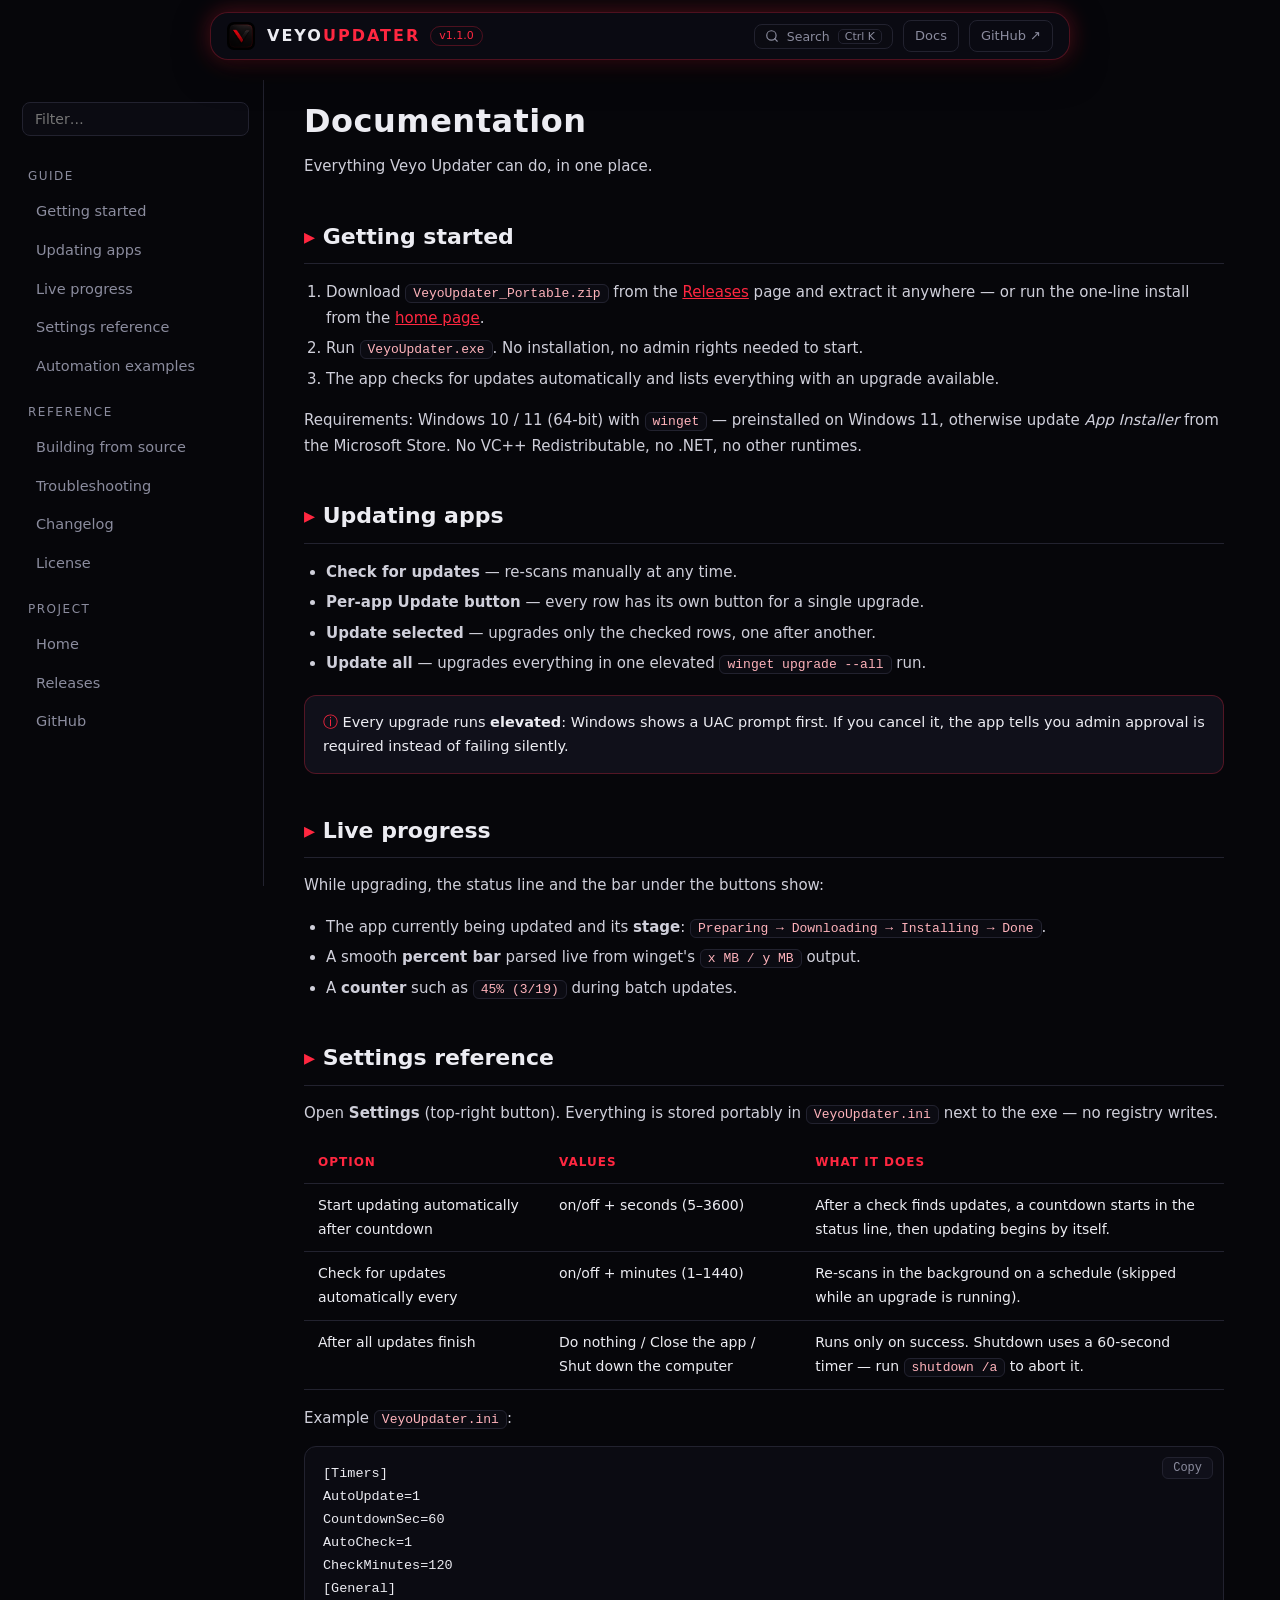
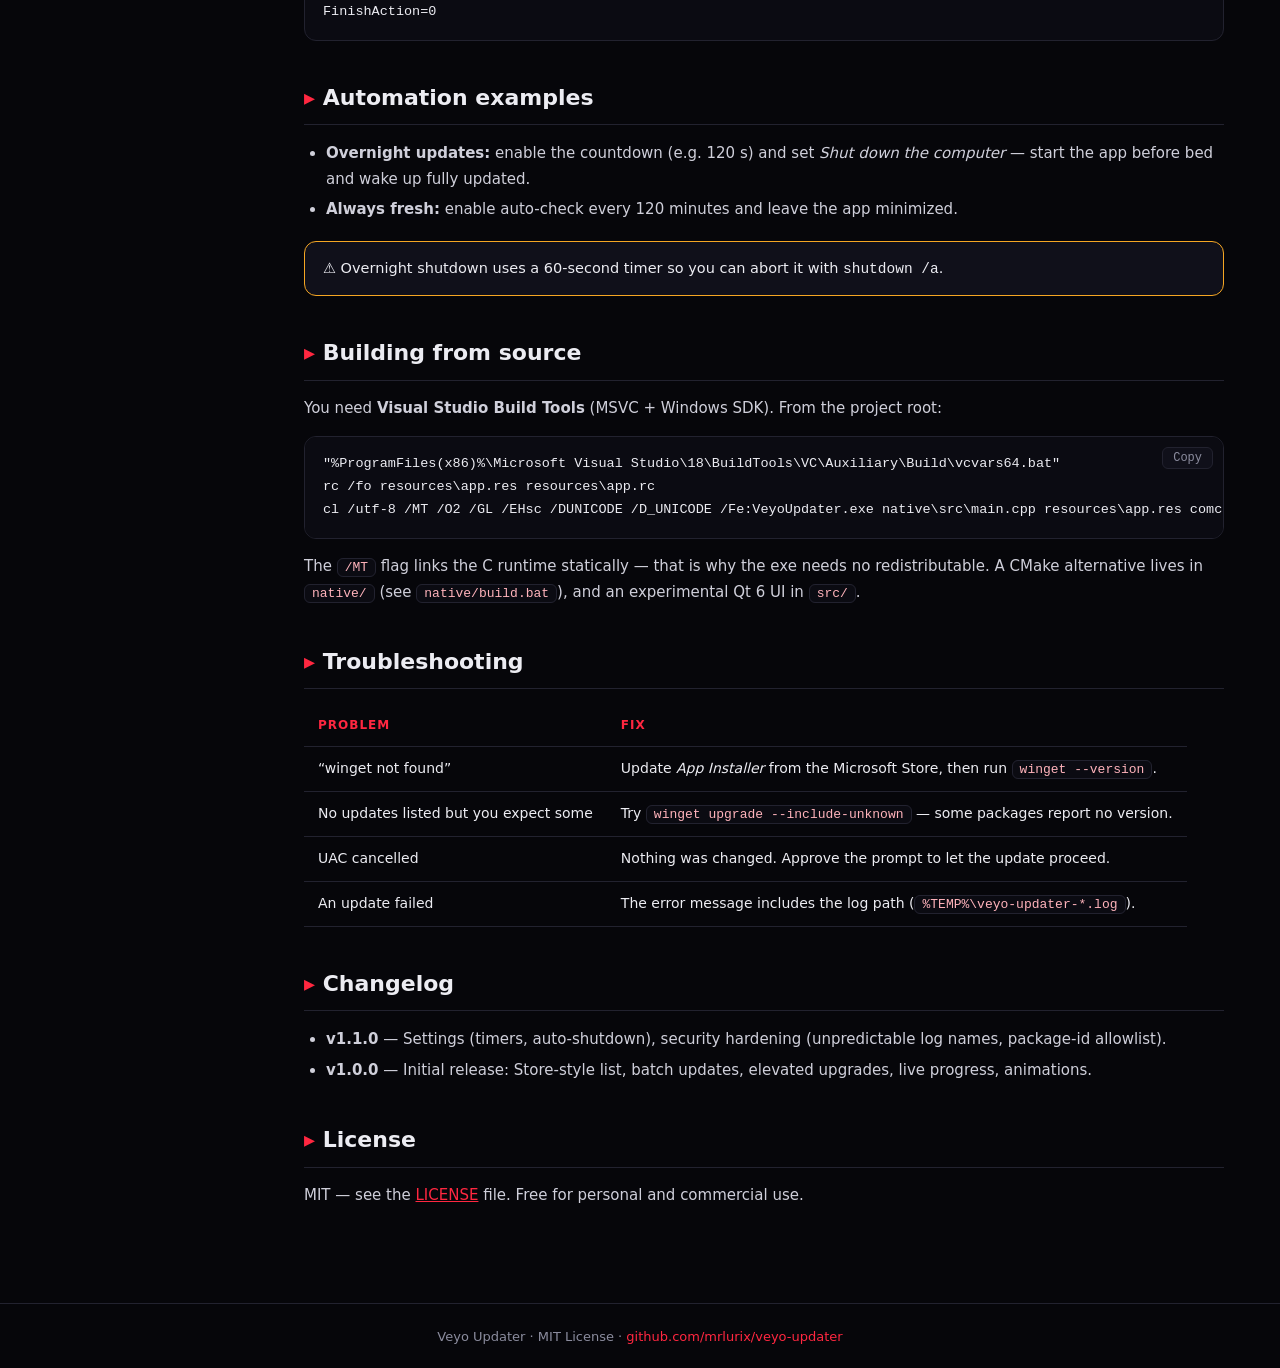
==== commit 2f176c58: "Website: mirror Zefira layout (topbar, palette, sidebar docs)" ====
--- a/docs/docs.html
+++ b/docs/docs.html
@@ -3,56 +3,47 @@
 <head>
 <meta charset="UTF-8">
 <meta name="viewport" content="width=device-width, initial-scale=1.0">
+<meta http-equiv="Content-Security-Policy" content="default-src 'self'; img-src 'self' data:; style-src 'self'; script-src 'self'; object-src 'none'; base-uri 'none'; frame-ancestors 'none'">
+<meta name="referrer" content="no-referrer">
 <title>Docs — Veyo Updater</title>
 <meta name="description" content="Full documentation for Veyo Updater: usage, settings, automation, building from source, troubleshooting.">
-<link rel="icon" type="image/png" href="assets/veyo-logo.png">
+<link rel="icon" href="assets/veyo-logo.png">
 <link rel="stylesheet" href="assets/style.css">
 </head>
 <body>
+<header class="topbar">
+  <a class="brand" href="index.html"><img src="assets/veyo-logo.png" alt="Veyo"><b>VEYO<span>UPDATER</span></b></a>
+  <span class="ver">v1.1.0</span>
+  <span class="spacer"></span>
+  <button class="sp-trigger" id="sp-open" aria-label="Search"><svg viewBox="0 0 24 24" width="14" height="14" fill="none" stroke="currentColor" stroke-width="2" stroke-linecap="round"><circle cx="11" cy="11" r="8"/><line x1="21" y1="21" x2="16.65" y2="16.65"/></svg><span>Search</span><kbd>Ctrl K</kbd></button>
+  <a class="gh" href="docs.html">Docs</a>
+  <a class="gh" href="https://github.com/mrlurix/veyo-updater" target="_blank" rel="noopener">GitHub ↗</a>
+  <button id="nav-toggle" aria-label="Menu">☰</button>
+</header>
 
-<div class="navfloat">
-  <nav class="pill">
-    <a class="brand" href="index.html"><img src="assets/veyo-logo.png" alt="Veyo logo">VEYO<span>UPDATER</span></a>
-    <div class="nav-right">
-      <div class="searchbox">
-        <svg viewBox="0 0 24 24"><circle cx="11" cy="11" r="8"/><line x1="21" y1="21" x2="16.65" y2="16.65"/></svg>
-        <input type="text" placeholder="Search" aria-label="Search docs">
-        <kbd>Ctrl K</kbd>
-        <div id="search-results"></div>
-      </div>
-      <a class="navbtn active" href="docs.html">Docs</a>
-      <a class="navbtn gh" href="https://github.com/mrlurix/veyo-updater">GitHub &#8599;</a>
-      <button id="nav-toggle" aria-label="Menu">&#9776;</button>
-    </div>
-  </nav>
-  <div id="mobile-menu">
-    <a href="docs.html">Docs</a>
+<div class="layout">
+  <aside class="sidebar" id="sidebar">
+    <input id="side-filter" type="text" placeholder="Filter…" aria-label="Filter sections">
+    <div class="nav-group">Guide</div>
+    <a href="#start">Getting started</a>
+    <a href="#updating">Updating apps</a>
+    <a href="#progress">Live progress</a>
+    <a href="#settings">Settings reference</a>
+    <a href="#automation">Automation examples</a>
+    <div class="nav-group">Reference</div>
+    <a href="#build">Building from source</a>
+    <a href="#trouble">Troubleshooting</a>
+    <a href="#changelog">Changelog</a>
+    <a href="#license">License</a>
+    <div class="nav-group">Project</div>
+    <a href="index.html">Home</a>
+    <a href="https://github.com/mrlurix/veyo-updater/releases">Releases</a>
     <a href="https://github.com/mrlurix/veyo-updater">GitHub</a>
-    <a href="https://github.com/mrlurix/veyo-updater/releases">Releases</a>
-  </div>
-</div>
-
-<div class="wrap doc-layout">
-  <aside class="side">
-    <div class="side-title">Documentation</div>
-    <a class="slink" href="#start">Getting started</a>
-    <a class="slink" href="#updating">Updating apps</a>
-    <a class="slink" href="#progress">Live progress</a>
-    <a class="slink" href="#settings">Settings reference</a>
-    <a class="slink" href="#automation">Automation examples</a>
-    <a class="slink" href="#build">Building from source</a>
-    <a class="slink" href="#trouble">Troubleshooting</a>
-    <a class="slink" href="#changelog">Changelog</a>
-    <a class="slink" href="#license">License</a>
-    <div class="side-title">Project</div>
-    <a class="slink" href="index.html">Home</a>
-    <a class="slink" href="https://github.com/mrlurix/veyo-updater/releases">Releases</a>
-    <a class="slink" href="https://github.com/mrlurix/veyo-updater">GitHub</a>
   </aside>
 
-  <article class="doc">
+  <main class="content">
     <h1>Documentation</h1>
-    <p class="sub">Everything Veyo Updater can do, in one place.</p>
+    <p class="subtitle">Everything Veyo Updater can do, in one place.</p>
 
     <h2 id="start">Getting started</h2>
     <ol>
@@ -69,7 +60,7 @@
       <li><strong>Update selected</strong> — upgrades only the checked rows, one after another.</li>
       <li><strong>Update all</strong> — upgrades everything in one elevated <code>winget upgrade --all</code> run.</li>
     </ul>
-    <div class="note">Every upgrade runs <strong>elevated</strong>: Windows shows a UAC prompt first. If you cancel it, the app tells you admin approval is required instead of failing silently.</div>
+    <div class="callout info">Every upgrade runs <strong>elevated</strong>: Windows shows a UAC prompt first. If you cancel it, the app tells you admin approval is required instead of failing silently.</div>
 
     <h2 id="progress">Live progress</h2>
     <p>While upgrading, the status line and the bar under the buttons show:</p>
@@ -101,6 +92,7 @@
       <li><strong>Overnight updates:</strong> enable the countdown (e.g. 120 s) and set <em>Shut down the computer</em> — start the app before bed and wake up fully updated.</li>
       <li><strong>Always fresh:</strong> enable auto-check every 120 minutes and leave the app minimized.</li>
     </ul>
+    <div class="callout warn">Overnight shutdown uses a 60-second timer so you can abort it with <code>shutdown /a</code>.</div>
 
     <h2 id="build">Building from source</h2>
     <p>You need <strong>Visual Studio Build Tools</strong> (MSVC + Windows SDK). From the project root:</p>
@@ -126,19 +118,10 @@
 
     <h2 id="license">License</h2>
     <p>MIT — see the <a href="https://github.com/mrlurix/veyo-updater/blob/main/LICENSE">LICENSE</a> file. Free for personal and commercial use.</p>
-  </article>
+  </main>
 </div>
 
-<footer>
-  <div class="wrap">
-    <span>Veyo Updater — MIT License</span>
-    <span class="sp"></span>
-    <a href="index.html">Home</a>
-    <a href="https://github.com/mrlurix/veyo-updater">GitHub</a>
-    <a href="https://github.com/mrlurix/veyo-updater/releases">Releases</a>
-  </div>
-</footer>
-
+<footer>Veyo Updater · MIT License · <a href="https://github.com/mrlurix/veyo-updater">github.com/mrlurix/veyo-updater</a></footer>
 <script src="assets/app.js"></script>
 </body>
 </html>
--- a/docs/assets/style.css
+++ b/docs/assets/style.css
@@ -1,164 +1,428 @@
 :root {
-  --bg: #000000;
-  --surface: #0c0c0c;
-  --surface-2: #121212;
-  --border: #1f1f1f;
-  --border-soft: #181818;
-  --text: #f5f5f5;
-  --muted: #9a9a9a;
-  --accent: #e81123;
-  --accent-hi: #ff2e43;
-  --accent-dim: rgba(232, 17, 35, 0.12);
-  --radius: 16px;
-}
-* { margin: 0; padding: 0; box-sizing: border-box; }
+  --bg: #06060a;
+  --card: #10101a;
+  --border: #22222f;
+  --border-red: rgba(255, 39, 64, .28);
+  --red: #ff2740;
+  --red-dark: #8f0f1e;
+  --red-glow: rgba(255, 39, 64, .35);
+  --text: #ececf2;
+  --muted: #8b8c9e;
+  --green: #2ecc71;
+  --orange: #f5a623;
+  --code-bg: #0b0b12;
+  --sidebar-w: 264px;
+  --radius: 12px;
+}
+
+* { box-sizing: border-box; }
 html { scroll-behavior: smooth; }
 body {
+  margin: 0;
   background: var(--bg);
   color: var(--text);
-  font-family: "Segoe UI Variable", "Segoe UI", -apple-system, system-ui, sans-serif;
+  font-family: "Segoe UI", system-ui, -apple-system, Roboto, Arial, sans-serif;
   line-height: 1.7;
-  -webkit-font-smoothing: antialiased;
-}
-.wrap { max-width: 1060px; margin: 0 auto; padding: 0 24px; }
-a { color: inherit; }
-
-/* ---------- floating pill nav ---------- */
-.navfloat { position: sticky; top: 14px; z-index: 60; padding: 0 24px; }
-nav.pill {
-  max-width: 1012px; margin: 0 auto;
-  display: flex; align-items: center; gap: 16px;
-  background: rgba(13, 13, 13, 0.9);
-  backdrop-filter: blur(14px);
-  -webkit-backdrop-filter: blur(14px);
-  border: 1px solid rgba(232, 17, 35, 0.28);
-  border-radius: 999px;
-  padding: 10px 12px 10px 20px;
-  box-shadow: 0 0 44px rgba(232, 17, 35, 0.13), 0 18px 50px rgba(0, 0, 0, 0.6);
-}
-.brand { display: flex; align-items: center; gap: 10px; text-decoration: none; font-weight: 800; letter-spacing: 2px; font-size: 15px; white-space: nowrap; }
-.brand img { width: 26px; height: 26px; border-radius: 7px; }
-.brand span { color: var(--accent); }
-.nav-right { margin-left: auto; display: flex; align-items: center; gap: 10px; }
-.searchbox { position: relative; display: flex; align-items: center; gap: 8px; background: #161616; border: 1px solid #2a2a2a; border-radius: 999px; padding: 7px 12px; min-width: 208px; }
-.searchbox:focus-within { border-color: #4a4a4a; }
-.searchbox svg { width: 15px; height: 15px; stroke: #8a8a8a; fill: none; stroke-width: 2; stroke-linecap: round; flex-shrink: 0; }
-.searchbox input { background: none; border: none; outline: none; color: var(--text); font-size: 14px; width: 100px; font-family: inherit; }
-.searchbox input::placeholder { color: #777; }
-.searchbox kbd { font-family: inherit; font-size: 11px; color: #999; background: #222; border: 1px solid #333; border-radius: 5px; padding: 1px 6px; margin-left: auto; white-space: nowrap; }
-#search-results { position: absolute; top: calc(100% + 8px); left: 0; right: 0; min-width: 260px; background: #111; border: 1px solid #2c2c2c; border-radius: 12px; overflow: hidden; display: none; box-shadow: 0 20px 50px rgba(0, 0, 0, 0.65); }
-#search-results.open { display: block; }
-.sr-item { display: block; padding: 10px 14px; text-decoration: none; border-bottom: 1px solid #1c1c1c; }
-.sr-item:last-child { border-bottom: none; }
-.sr-item:hover { background: #1a1a1a; }
-.sr-item b { display: block; font-size: 14px; font-weight: 600; }
-.sr-item span { font-size: 12px; color: var(--muted); }
-.sr-empty { padding: 12px 14px; color: var(--muted); font-size: 14px; }
-.navbtn { border: 1px solid #2c2c2c; background: transparent; color: var(--text); text-decoration: none; font-size: 14px; font-weight: 600; padding: 8px 18px; border-radius: 999px; transition: border-color 0.15s, background 0.15s; white-space: nowrap; }
-.navbtn:hover, .navbtn.active { border-color: #5a5a5a; background: #181818; }
-#nav-toggle { display: none; background: none; border: 1px solid #2c2c2c; color: var(--text); border-radius: 10px; padding: 7px 12px; font-size: 16px; cursor: pointer; }
-#mobile-menu { display: none; margin: 10px auto 0; max-width: 1012px; background: #0e0e0e; border: 1px solid #262626; border-radius: 16px; padding: 10px; flex-direction: column; gap: 4px; }
-#mobile-menu.open { display: flex; }
-#mobile-menu a { padding: 10px 14px; border-radius: 10px; text-decoration: none; color: var(--text); }
-#mobile-menu a:hover { background: #181818; }
-
-/* ---------- hero ---------- */
-.hero { text-align: center; padding: 80px 0 36px; }
-.hero .logo { width: 118px; height: 118px; border-radius: 28px; box-shadow: 0 0 90px rgba(232, 17, 35, 0.42), 0 24px 60px rgba(0, 0, 0, 0.65); }
-.hero h1 { font-size: clamp(44px, 8vw, 76px); font-weight: 800; letter-spacing: 10px; text-indent: 10px; margin: 28px 0 14px; }
-.hero h1 span { color: var(--accent); }
-.hero p.tag { color: var(--muted); font-size: 19px; max-width: 620px; margin: 0 auto 32px; }
-.cta-row { display: flex; gap: 14px; justify-content: center; flex-wrap: wrap; }
-.btn-red { display: inline-block; background: var(--accent); color: #fff !important; font-weight: 700; font-size: 16px; padding: 13px 32px; border-radius: 12px; text-decoration: none; box-shadow: 0 8px 30px rgba(232, 17, 35, 0.35); transition: background 0.15s ease, transform 0.15s ease; }
-.btn-red:hover { background: var(--accent-hi); transform: translateY(-1px); }
-.btn-dark { display: inline-block; background: #101010; color: var(--text) !important; font-weight: 600; font-size: 16px; padding: 12px 30px; border-radius: 12px; text-decoration: none; border: 1px solid #333; transition: border-color 0.15s ease, background 0.15s ease; }
-.btn-dark:hover { border-color: #666; background: #161616; }
-
-/* ---------- command box ---------- */
-.cmdbox { position: relative; max-width: 660px; margin: 34px auto 0; background: #0b0b0b; border: 1px solid #262626; border-radius: 12px; padding: 15px 86px 15px 18px; overflow-x: auto; text-align: left; }
-.cmdbox code { font-family: "Cascadia Code", Consolas, monospace; font-size: 13.5px; color: #e8e8e8; white-space: nowrap; }
-#copy-btn { position: absolute; top: 10px; right: 10px; background: #1b1b1b; border: 1px solid #333; color: #ddd; font-size: 12.5px; padding: 6px 14px; border-radius: 8px; cursor: pointer; font-family: inherit; }
-#copy-btn:hover { border-color: #666; color: #fff; }
-
-/* ---------- pills + stats band ---------- */
-.band { border-top: 1px solid var(--border-soft); border-bottom: 1px solid var(--border-soft); margin: 46px 0 0; padding: 30px 0 34px; }
-.pills { display: flex; flex-wrap: wrap; gap: 12px; justify-content: center; }
-.pill { border: 1px solid rgba(232, 17, 35, 0.42); color: #ededed; font-size: 14px; padding: 8px 20px; border-radius: 999px; background: rgba(232, 17, 35, 0.05); white-space: nowrap; }
-.stats { display: flex; justify-content: center; gap: 60px; flex-wrap: wrap; margin-top: 32px; }
-.stat { text-align: center; }
-.stat .v { color: var(--accent); font-size: 30px; font-weight: 800; }
-.stat .l { color: var(--muted); font-size: 14px; margin-top: 2px; }
-
-/* ---------- sections ---------- */
-section.block { padding: 72px 0 8px; }
-h2.sec { font-size: 32px; font-weight: 750; letter-spacing: -0.5px; margin-bottom: 10px; text-align: center; }
-p.lead { color: var(--muted); font-size: 17px; margin: 0 auto 34px; max-width: 640px; text-align: center; }
-.grid { display: grid; grid-template-columns: repeat(auto-fit, minmax(280px, 1fr)); gap: 16px; }
-.card { background: var(--surface); border: 1px solid var(--border); border-radius: var(--radius); padding: 24px; transition: border-color 0.15s ease, transform 0.15s ease; }
-.card:hover { border-color: #3d3d3d; transform: translateY(-2px); }
-.card .ic { width: 42px; height: 42px; border-radius: 12px; background: var(--accent-dim); display: flex; align-items: center; justify-content: center; margin-bottom: 16px; }
-.card .ic svg { width: 22px; height: 22px; stroke: var(--accent); fill: none; stroke-width: 2; stroke-linecap: round; stroke-linejoin: round; }
-.card h3 { font-size: 18px; margin-bottom: 8px; }
-.card p { color: var(--muted); font-size: 15px; }
-.steps { display: grid; grid-template-columns: repeat(auto-fit, minmax(220px, 1fr)); gap: 16px; }
-.step { background: var(--surface); border: 1px solid var(--border); border-radius: var(--radius); padding: 24px; }
-.step .n { width: 34px; height: 34px; border-radius: 50%; background: var(--accent); color: #fff; font-weight: 700; display: flex; align-items: center; justify-content: center; margin-bottom: 14px; }
-.step h3 { font-size: 17px; margin-bottom: 6px; }
-.step p { color: var(--muted); font-size: 15px; }
-.shot { padding: 64px 0 8px; }
-.shot img { width: 100%; border-radius: var(--radius); border: 1px solid var(--border); box-shadow: 0 32px 80px rgba(0, 0, 0, 0.55); }
-.shot p.cap { text-align: center; color: var(--muted); font-size: 14px; margin-top: 14px; }
-
-/* ---------- CTA + footer ---------- */
-.cta { background: linear-gradient(135deg, #1a0507, #12060a); border: 1px solid #3a1216; border-radius: 20px; text-align: center; padding: 56px 24px; margin: 72px 0; }
-.cta h2 { font-size: 30px; margin-bottom: 10px; }
-.cta p { color: var(--muted); margin-bottom: 26px; }
-footer { border-top: 1px solid #1b1b1b; padding: 28px 0 40px; color: var(--muted); font-size: 14px; margin-top: 24px; }
-footer .wrap { display: flex; gap: 20px; align-items: center; flex-wrap: wrap; }
-footer a { color: var(--muted); text-decoration: none; }
-footer a:hover { color: var(--text); }
-footer .sp { flex: 1; }
-
-/* ---------- docs page: left sidebar ---------- */
-.doc-layout { display: grid; grid-template-columns: 250px minmax(0, 1fr); gap: 52px; align-items: start; padding-top: 40px; }
-.side { position: sticky; top: 100px; max-height: calc(100vh - 124px); overflow-y: auto; padding: 4px 12px 12px 0; scrollbar-width: thin; }
-.side-title { font-size: 12px; text-transform: uppercase; letter-spacing: 1.5px; color: #777; margin: 20px 0 8px; }
-.side-title:first-child { margin-top: 0; }
-a.slink { display: block; color: var(--muted); text-decoration: none; font-size: 15px; padding: 8px 12px; border-radius: 0 9px 9px 0; border-left: 2px solid transparent; }
-a.slink:hover { color: var(--text); background: #101010; }
-a.slink.active { color: var(--text); background: #131313; border-left-color: var(--accent); }
-.doc { min-width: 0; padding-bottom: 40px; }
-.doc h1 { font-size: 40px; font-weight: 800; letter-spacing: -0.5px; }
-.doc .sub { color: var(--muted); font-size: 18px; margin: 8px 0 8px; }
-.doc h2 { font-size: 25px; margin: 46px 0 12px; padding-top: 84px; margin-top: -48px; }
-.doc h2::before { content: ""; display: inline-block; width: 5px; height: 21px; background: var(--accent); border-radius: 3px; margin-right: 12px; vertical-align: -3px; }
-.doc p, .doc li { color: #d4d4d4; font-size: 16px; }
-.doc ul, .doc ol { padding-left: 24px; margin: 12px 0; }
-.doc li { margin: 6px 0; }
-.doc a { color: #ff6b7a; }
-.doc code { font-family: "Cascadia Code", Consolas, monospace; font-size: 14px; background: #1a1a1a; padding: 2px 8px; border-radius: 6px; color: #f0b429; }
-.doc pre { background: #0b0b0b; border: 1px solid var(--border); border-radius: 12px; padding: 18px 20px; margin: 16px 0 8px; overflow-x: auto; }
-.doc pre code { background: none; padding: 0; color: #e8e8e8; font-size: 14px; }
-.doc table { width: 100%; border-collapse: collapse; margin: 16px 0; font-size: 15px; }
-.doc th, .doc td { text-align: left; padding: 12px 14px; border-bottom: 1px solid var(--border); vertical-align: top; }
-.doc th { color: var(--muted); font-weight: 600; font-size: 13px; text-transform: uppercase; letter-spacing: 0.5px; }
-.doc td code { white-space: nowrap; }
-.doc .note { background: var(--accent-dim); border: 1px solid rgba(232, 17, 35, 0.35); border-radius: 12px; padding: 14px 18px; margin: 18px 0; font-size: 15px; }
-
-@media (max-width: 920px) {
-  .doc-layout { grid-template-columns: 1fr; gap: 0; }
-  .side { position: static; max-height: none; display: flex; gap: 6px; overflow-x: auto; padding: 12px 2px; border-bottom: 1px solid var(--border-soft); margin-bottom: 4px; }
-  .side-title { display: none; }
-  a.slink { white-space: nowrap; border-left: none; border-bottom: 2px solid transparent; border-radius: 8px 8px 0 0; }
-  a.slink.active { border-bottom-color: var(--accent); }
-}
-@media (max-width: 720px) {
-  .searchbox { display: none; }
-  a.navbtn.gh { display: none; }
+}
+
+/* ---------- header ---------- */
+.topbar {
+  position: sticky;
+  top: 12px;
+  z-index: 50;
+  display: flex;
+  align-items: center;
+  gap: 10px;
+  width: calc(100% - 44px);
+  max-width: 860px;
+  margin: 12px auto 0;
+  padding: 7px 16px;
+  background: rgba(16, 16, 26, .55);
+  backdrop-filter: blur(16px) saturate(1.3);
+  -webkit-backdrop-filter: blur(16px) saturate(1.3);
+  border: 1px solid var(--border-red);
+  border-radius: 18px;
+  box-shadow: 0 10px 34px rgba(0, 0, 0, .5), 0 0 22px var(--red-glow);
+}
+.brand { display: flex; align-items: center; gap: 12px; text-decoration: none; color: var(--text); }
+.brand img { width: 28px; height: 28px; border-radius: 7px; }
+.brand b { font-size: 16px; letter-spacing: 2px; }
+.brand b span { color: var(--red); }
+.ver {
+  font-size: 11px;
+  color: var(--red);
+  border: 1px solid var(--border-red);
+  border-radius: 20px;
+  padding: 0 8px;
+  white-space: nowrap;
+}
+.topbar .spacer { flex: 1; }
+.topbar a.gh {
+  color: var(--muted);
+  text-decoration: none;
+  font-size: 13px;
+  border: 1px solid var(--border);
+  padding: 4px 11px;
+  border-radius: 8px;
+}
+.topbar a.gh:hover { color: var(--text); border-color: var(--red); }
+#nav-toggle {
+  display: none;
+  background: none;
+  border: 1px solid var(--border);
+  color: var(--text);
+  border-radius: 8px;
+  font-size: 16px;
+  padding: 3px 10px;
+  cursor: pointer;
+}
+
+/* ---------- docs layout ---------- */
+.layout { display: flex; }
+.sidebar {
+  width: var(--sidebar-w);
+  flex-shrink: 0;
+  position: fixed;
+  left: 0;
+  top: 80px;
+  height: calc(100vh - 94px);
+  overflow-y: auto;
+  padding: 22px 14px 40px 22px;
+  border-right: 1px solid var(--border);
+  background: var(--bg);
+}
+.sidebar input {
+  width: 100%;
+  background: var(--code-bg);
+  border: 1px solid var(--border);
+  color: var(--text);
+  border-radius: 8px;
+  padding: 8px 12px;
+  margin-bottom: 14px;
+  font-size: 14px;
+  font-family: inherit;
+}
+.sidebar input:focus { outline: none; border-color: var(--red); }
+.nav-group { font-size: 12px; text-transform: uppercase; letter-spacing: 1.5px; color: var(--muted); margin: 16px 6px 6px; }
+.sidebar a {
+  display: block;
+  color: var(--muted);
+  text-decoration: none;
+  font-size: 14.5px;
+  padding: 7px 12px;
+  border-radius: 8px;
+  border-left: 2px solid transparent;
+}
+.sidebar a:hover { color: var(--text); background: var(--card); }
+.sidebar a.active { color: var(--red); background: var(--card); border-left-color: var(--red); }
+
+.content { flex: 1; min-width: 0; max-width: 1000px; margin-left: var(--sidebar-w); padding: 34px 40px 80px; }
+.content h1 { font-size: 32px; margin: 0 0 6px; letter-spacing: .5px; }
+.subtitle { color: var(--muted); margin: 0 0 20px; font-size: 16px; }
+.content h2 { font-size: 22px; margin: 38px 0 10px; padding-bottom: 8px; border-bottom: 1px solid var(--border); }
+.content h2::before { content: "▸ "; color: var(--red); }
+.content h3 { font-size: 17px; margin: 24px 0 8px; color: var(--text); }
+.content p, .content li { color: #cfcfda; font-size: 15px; }
+.content a { color: var(--red); }
+.content ul, .content ol { padding-left: 22px; }
+.content li { margin: 5px 0; }
+
+/* ---------- cards / callouts ---------- */
+.cards { display: grid; grid-template-columns: repeat(auto-fit, minmax(220px, 1fr)); gap: 14px; margin: 20px 0; }
+.card {
+  display: block;
+  background: var(--card);
+  border: 1px solid var(--border);
+  border-radius: var(--radius);
+  padding: 18px;
+  text-decoration: none;
+}
+.card:hover { border-color: var(--red); box-shadow: 0 0 18px var(--red-glow); }
+.card b { display: block; color: var(--text); font-size: 16px; margin-bottom: 4px; }
+.card span { color: var(--muted); font-size: 13.5px; }
+.callout {
+  border-radius: var(--radius);
+  padding: 14px 18px;
+  margin: 18px 0;
+  font-size: 14.5px;
+  border: 1px solid var(--border);
+  background: var(--card);
+}
+.callout.warn { border-color: var(--orange); }
+.callout.warn::before { content: "⚠ "; }
+.callout.info { border-color: var(--border-red); }
+.callout.info::before { content: "ⓘ "; color: var(--red); }
+.callout.ok { border-color: rgba(46, 204, 113, .4); }
+.callout.ok::before { content: "✓ "; color: var(--green); }
+
+/* ---------- code / tables ---------- */
+pre {
+  background: var(--code-bg);
+  border: 1px solid var(--border);
+  border-radius: var(--radius);
+  padding: 16px 18px;
+  overflow-x: auto;
+  position: relative;
+  font-size: 13.5px;
+}
+code { font-family: Consolas, "Cascadia Code", monospace; }
+p code, li code, td code {
+  background: var(--code-bg);
+  border: 1px solid var(--border);
+  border-radius: 6px;
+  padding: 1px 7px;
+  font-size: 13px;
+  color: #ffb3bb;
+}
+.copy-btn {
+  position: absolute;
+  top: 10px;
+  right: 10px;
+  background: var(--card);
+  border: 1px solid var(--border);
+  color: var(--muted);
+  border-radius: 6px;
+  font-size: 12px;
+  padding: 3px 10px;
+  cursor: pointer;
+  font-family: inherit;
+}
+.copy-btn:hover { color: var(--text); border-color: var(--red); }
+table { width: 100%; border-collapse: collapse; margin: 16px 0; font-size: 14px; }
+th, td { text-align: left; padding: 10px 14px; border-bottom: 1px solid var(--border); vertical-align: top; }
+th { color: var(--red); font-weight: 600; text-transform: uppercase; font-size: 12px; letter-spacing: 1px; }
+tr:hover td { background: var(--card); }
+.badge {
+  display: inline-block;
+  font-size: 12px;
+  border-radius: 20px;
+  padding: 1px 10px;
+  border: 1px solid var(--border);
+  color: var(--muted);
+  margin: 2px 4px 2px 0;
+}
+
+/* ---------- landing ---------- */
+.landing { max-width: 1080px; margin: 0 auto; padding: 0 24px 70px; }
+.hero-xl { text-align: center; padding: 64px 16px 34px; }
+.hero-xl img { width: 110px; height: 110px; border-radius: 22px; box-shadow: 0 0 46px var(--red-glow); }
+.hero-xl h1 { font-size: 52px; letter-spacing: 12px; margin: 20px 0 8px; text-indent: 12px; }
+.hero-xl h1 span { color: var(--red); }
+.hero-xl .tagline { color: var(--muted); font-size: 18px; margin: 0 0 6px; }
+.oneline { max-width: 640px; margin: 22px auto 0; text-align: left; }
+.band { border-top: 1px solid var(--border); border-bottom: 1px solid var(--border); padding: 26px 0; margin: 10px 0 0; }
+.proto-row { display: flex; flex-wrap: wrap; gap: 8px; justify-content: center; margin-bottom: 18px; }
+.proto-row .badge { font-size: 13px; padding: 4px 14px; color: var(--text); border-color: var(--border-red); }
+.wrap { padding: 44px 8px 0; }
+.wrap h2 { text-align: center; font-size: 26px; margin: 0 0 24px; }
+.feat-grid { display: grid; grid-template-columns: repeat(auto-fit, minmax(280px, 1fr)); gap: 14px; }
+.feat {
+  background: var(--card);
+  border: 1px solid var(--border);
+  border-radius: var(--radius);
+  padding: 20px 22px;
+}
+.feat:hover { border-color: var(--red); }
+.feat b { font-size: 16px; }
+.feat b::before { content: "▸ "; color: var(--red); }
+.feat p { color: var(--muted); font-size: 14px; margin: 6px 0 0; }
+.shots { display: grid; grid-template-columns: repeat(auto-fit, minmax(300px, 1fr)); gap: 18px; }
+.shots figure { margin: 0; background: var(--card); border: 1px solid var(--border); border-radius: var(--radius); overflow: hidden; }
+.shots img { width: 100%; display: block; }
+.shots figcaption { padding: 10px 16px; color: var(--muted); font-size: 13.5px; border-top: 1px solid var(--border); }
+.steps { display: grid; grid-template-columns: repeat(auto-fit, minmax(220px, 1fr)); gap: 14px; margin-bottom: 30px; }
+.step {
+  background: var(--card);
+  border: 1px solid var(--border);
+  border-radius: var(--radius);
+  padding: 20px;
+  text-align: center;
+}
+.step b {
+  display: inline-block;
+  width: 38px; height: 38px; line-height: 38px;
+  border-radius: 50%;
+  background: var(--red);
+  color: #fff;
+  font-size: 18px;
+  margin-bottom: 10px;
+  box-shadow: 0 0 18px var(--red-glow);
+}
+.step p { color: var(--muted); font-size: 14px; margin: 0; }
+.hero { text-align: center; padding: 50px 20px 30px; }
+.hero img { width: 96px; height: 96px; border-radius: 20px; box-shadow: 0 0 40px var(--red-glow); }
+.hero h1 { font-size: 44px; letter-spacing: 10px; margin: 18px 0 6px; text-indent: 10px; }
+.hero h1 span { color: var(--red); }
+.hero p { color: var(--muted); font-size: 17px; max-width: 640px; margin: 0 auto; }
+.cta { display: flex; gap: 12px; justify-content: center; margin: 26px 0 10px; flex-wrap: wrap; }
+.btn {
+  text-decoration: none;
+  padding: 11px 28px;
+  border-radius: 10px;
+  font-weight: 600;
+  font-size: 15px;
+}
+.btn.primary { background: var(--red); color: #fff !important; box-shadow: 0 0 22px var(--red-glow); }
+.btn.primary:hover { background: #ff4056; }
+.btn.ghost { border: 1px solid var(--border); color: var(--text) !important; }
+.btn.ghost:hover { border-color: var(--red); }
+.stats { display: flex; gap: 26px; justify-content: center; margin: 26px 0 6px; flex-wrap: wrap; }
+.stats div { text-align: center; }
+.stats b { display: block; font-size: 26px; color: var(--red); }
+.stats span { font-size: 13px; color: var(--muted); }
+
+footer {
+  border-top: 1px solid var(--border);
+  color: var(--muted);
+  font-size: 13px;
+  text-align: center;
+  padding: 22px;
+}
+footer a { color: var(--red); text-decoration: none; }
+
+/* ---------- search palette (Ctrl+K) ---------- */
+.sp-trigger {
+  display: flex;
+  align-items: center;
+  gap: 8px;
+  background: var(--code-bg);
+  border: 1px solid var(--border);
+  color: var(--muted);
+  border-radius: 8px;
+  padding: 4px 10px;
+  font-size: 12.5px;
+  cursor: pointer;
+  font-family: inherit;
+}
+.sp-trigger:hover { color: var(--text); border-color: var(--red); }
+.sp-trigger kbd {
+  font-family: inherit;
+  font-size: 11px;
+  border: 1px solid var(--border);
+  border-radius: 5px;
+  padding: 0 6px;
+  color: var(--muted);
+}
+.sp-overlay {
+  position: fixed;
+  inset: 0;
+  z-index: 100;
+  background: rgba(3, 3, 6, .72);
+  backdrop-filter: blur(4px);
+  display: flex;
+  justify-content: center;
+  align-items: flex-start;
+  padding: 12vh 18px 18px;
+  opacity: 0;
+  transition: opacity .18s ease;
+}
+.sp-overlay.show { opacity: 1; }
+.sp-overlay[hidden] { display: none; }
+.sp-modal {
+  width: min(620px, 100%);
+  max-height: 66vh;
+  display: flex;
+  flex-direction: column;
+  background: var(--card);
+  border: 1px solid var(--border-red);
+  border-radius: 14px;
+  box-shadow: 0 24px 80px rgba(0, 0, 0, .65), 0 0 34px var(--red-glow);
+  overflow: hidden;
+  transform: translateY(-14px) scale(.98);
+  transition: transform .22s cubic-bezier(.2, .9, .3, 1.2);
+}
+.sp-overlay.show .sp-modal { transform: none; }
+.sp-input-row { display: flex; align-items: center; gap: 10px; padding: 14px 16px; border-bottom: 1px solid var(--border); }
+.sp-input-row svg { flex-shrink: 0; width: 18px; height: 18px; stroke: var(--muted); fill: none; stroke-width: 2; stroke-linecap: round; }
+.sp-input-row input {
+  flex: 1;
+  background: none;
+  border: none;
+  outline: none;
+  color: var(--text);
+  font-size: 16px;
+  font-family: inherit;
+}
+.sp-results { overflow-y: auto; padding: 8px; }
+.sp-item {
+  display: block;
+  padding: 10px 12px;
+  border-radius: 9px;
+  cursor: pointer;
+  text-decoration: none;
+}
+.sp-item.sel, .sp-item:hover { background: rgba(255, 39, 64, .1); }
+.sp-item .sp-sec { color: var(--text); font-size: 14.5px; }
+.sp-item .sp-page { color: var(--red); font-size: 12px; text-transform: uppercase; letter-spacing: 1px; }
+.sp-item .sp-snip { color: var(--muted); font-size: 13px; white-space: nowrap; overflow: hidden; text-overflow: ellipsis; }
+.sp-item mark { background: rgba(255, 39, 64, .32); color: #fff; border-radius: 3px; padding: 0 1px; }
+.sp-empty { color: var(--muted); text-align: center; padding: 26px; font-size: 14px; }
+.sp-foot {
+  display: flex;
+  gap: 16px;
+  padding: 10px 16px;
+  border-top: 1px solid var(--border);
+  color: var(--muted);
+  font-size: 12px;
+}
+.sp-foot kbd { font-family: inherit; border: 1px solid var(--border); border-radius: 5px; padding: 0 6px; margin-right: 4px; }
+
+/* ---------- scroll animations ---------- */
+.reveal { opacity: 0; transform: translateY(22px); transition: opacity .55s ease, transform .55s cubic-bezier(.2, .7, .3, 1); }
+.reveal.in { opacity: 1; transform: none; }
+.hero-xl img { animation: drop-in .7s cubic-bezier(.2, .9, .3, 1.25) both; }
+.hero-xl h1 { animation: rise-in .6s .1s ease both; }
+.hero-xl .tagline { animation: rise-in .6s .2s ease both; }
+.hero-xl .cta { animation: rise-in .6s .3s ease both; }
+.hero-xl .oneline { animation: rise-in .6s .4s ease both; }
+@keyframes drop-in { from { opacity: 0; transform: translateY(-26px) scale(.9); } to { opacity: 1; transform: none; } }
+@keyframes rise-in { from { opacity: 0; transform: translateY(18px); } to { opacity: 1; transform: none; } }
+.card, .feat, .step { transition: transform .25s ease, border-color .25s ease, box-shadow .25s ease; }
+.card:hover, .feat:hover { transform: translateY(-3px); }
+@media (prefers-reduced-motion: reduce) {
+  *, *::before, *::after { animation: none !important; transition: none !important; }
+  .reveal { opacity: 1; transform: none; }
+}
+
+/* ---------- responsive ---------- */
+body { overflow-x: clip; }
+table { display: block; width: 100%; overflow-x: auto; }
+.sp-foot { flex-wrap: wrap; gap: 8px 16px; }
+
+@media (max-width: 860px) {
   #nav-toggle { display: block; }
-  .hero { padding: 56px 0 30px; }
-  .hero h1 { letter-spacing: 5px; text-indent: 5px; }
-  .hero p.tag { font-size: 17px; }
-  .hero .logo { width: 92px; height: 92px; }
-  .stats { gap: 32px; }
-}
+  .hero-xl h1 { font-size: 34px; letter-spacing: 7px; }
+  .sidebar {
+    display: none;
+    top: 80px;
+    left: 0;
+    background: var(--bg);
+    z-index: 40;
+    height: calc(100vh - 94px);
+    box-shadow: 4px 0 24px rgba(0,0,0,.6);
+  }
+  .sidebar.open { display: block; }
+  .content { padding: 24px 18px 60px; margin-left: 0; max-width: none; }
+  .hero h1 { font-size: 32px; letter-spacing: 6px; }
+}
+
+@media (max-width: 560px) {
+  .topbar { gap: 8px; padding: 6px 12px; border-radius: 14px; }
+  .brand img { width: 24px; height: 24px; }
+  .brand b { font-size: 14px; letter-spacing: 1px; }
+  .ver { display: none; }
+  .topbar a.gh { font-size: 12px; padding: 3px 8px; }
+  .sp-trigger { padding: 4px 8px; }
+  .sp-trigger span, .sp-trigger kbd { display: none; }
+  .content h1 { font-size: 25px; }
+  .content h2 { font-size: 19px; }
+  table { font-size: 13px; }
+  th, td { padding: 8px 10px; }
+  .hero-xl { padding: 44px 8px 24px; }
+  .hero-xl h1 { letter-spacing: 5px; text-indent: 5px; }
+  .hero-xl .tagline { font-size: 15.5px; }
+  .hero-xl .tagline br { display: none; }
+  .btn { padding: 10px 20px; font-size: 14px; }
+  .sp-modal { max-height: 78vh; }
+  .sp-overlay { padding: 8vh 12px 12px; }
+}
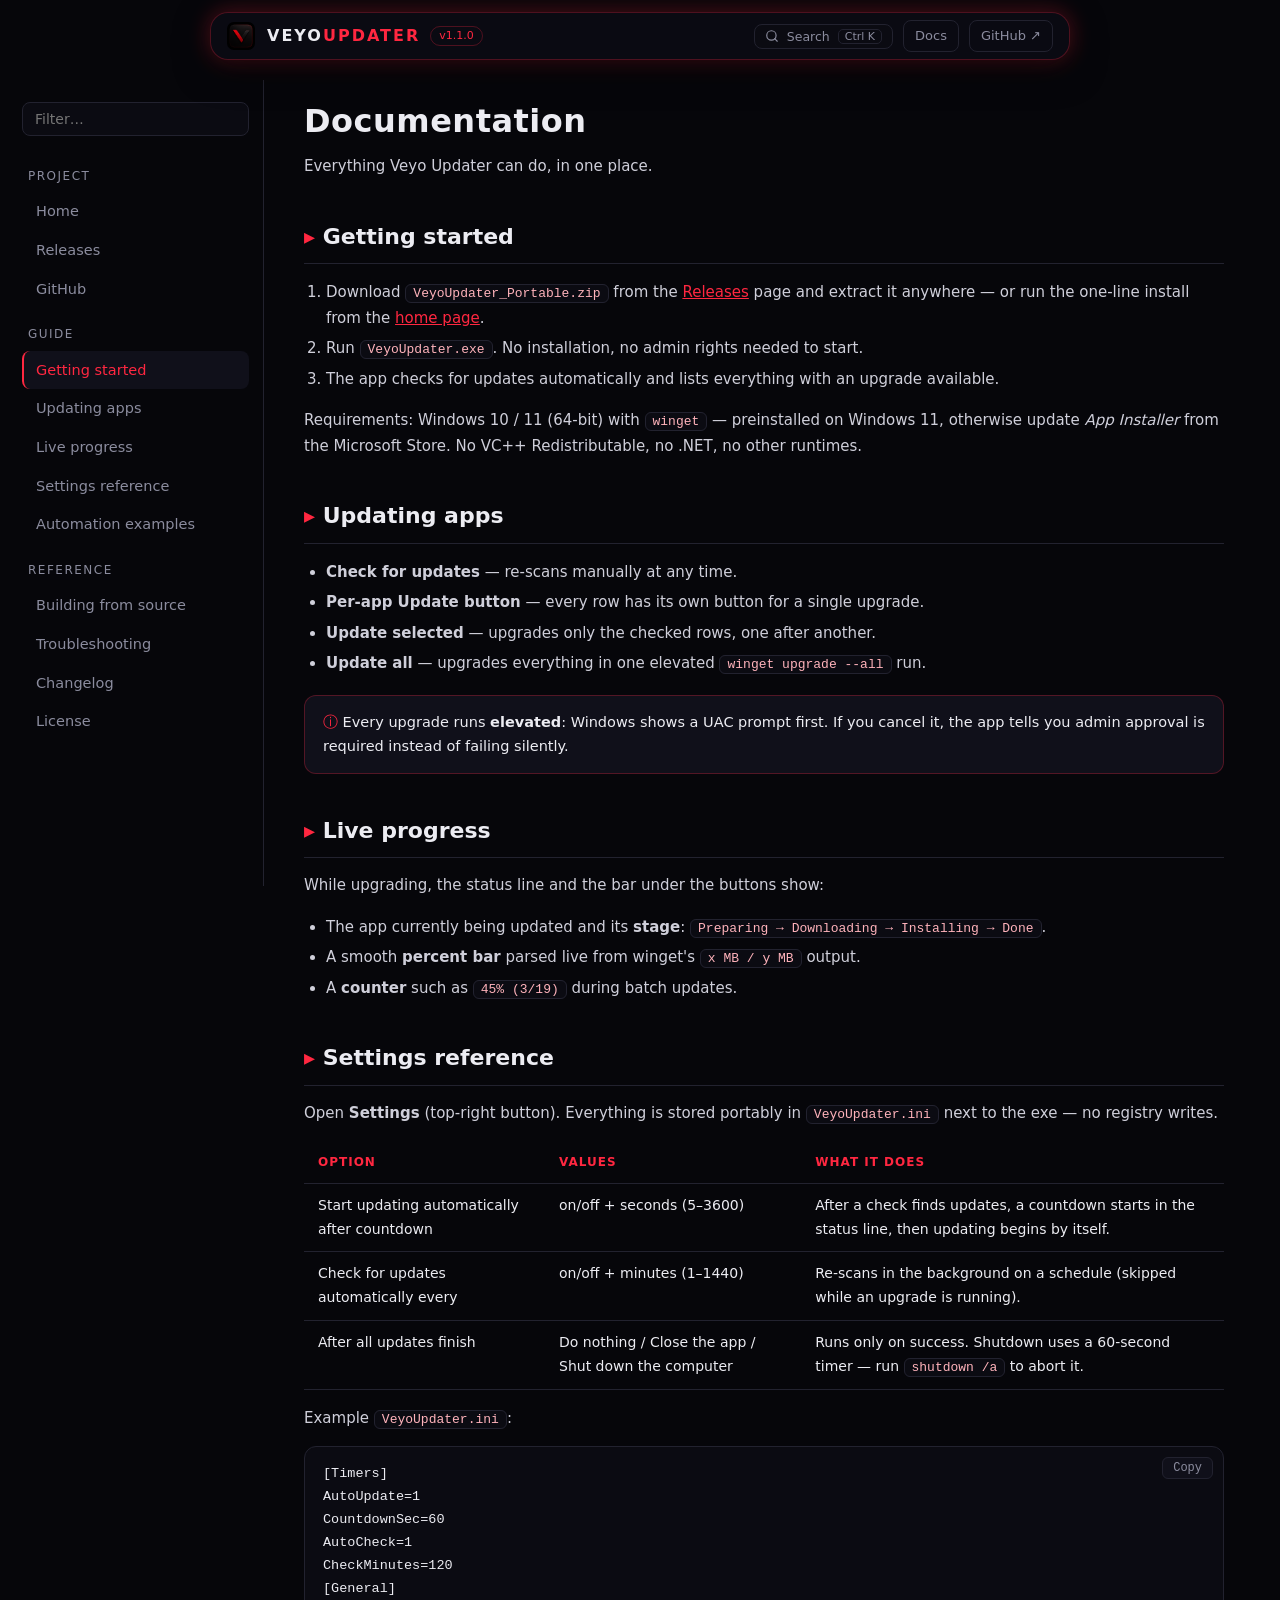
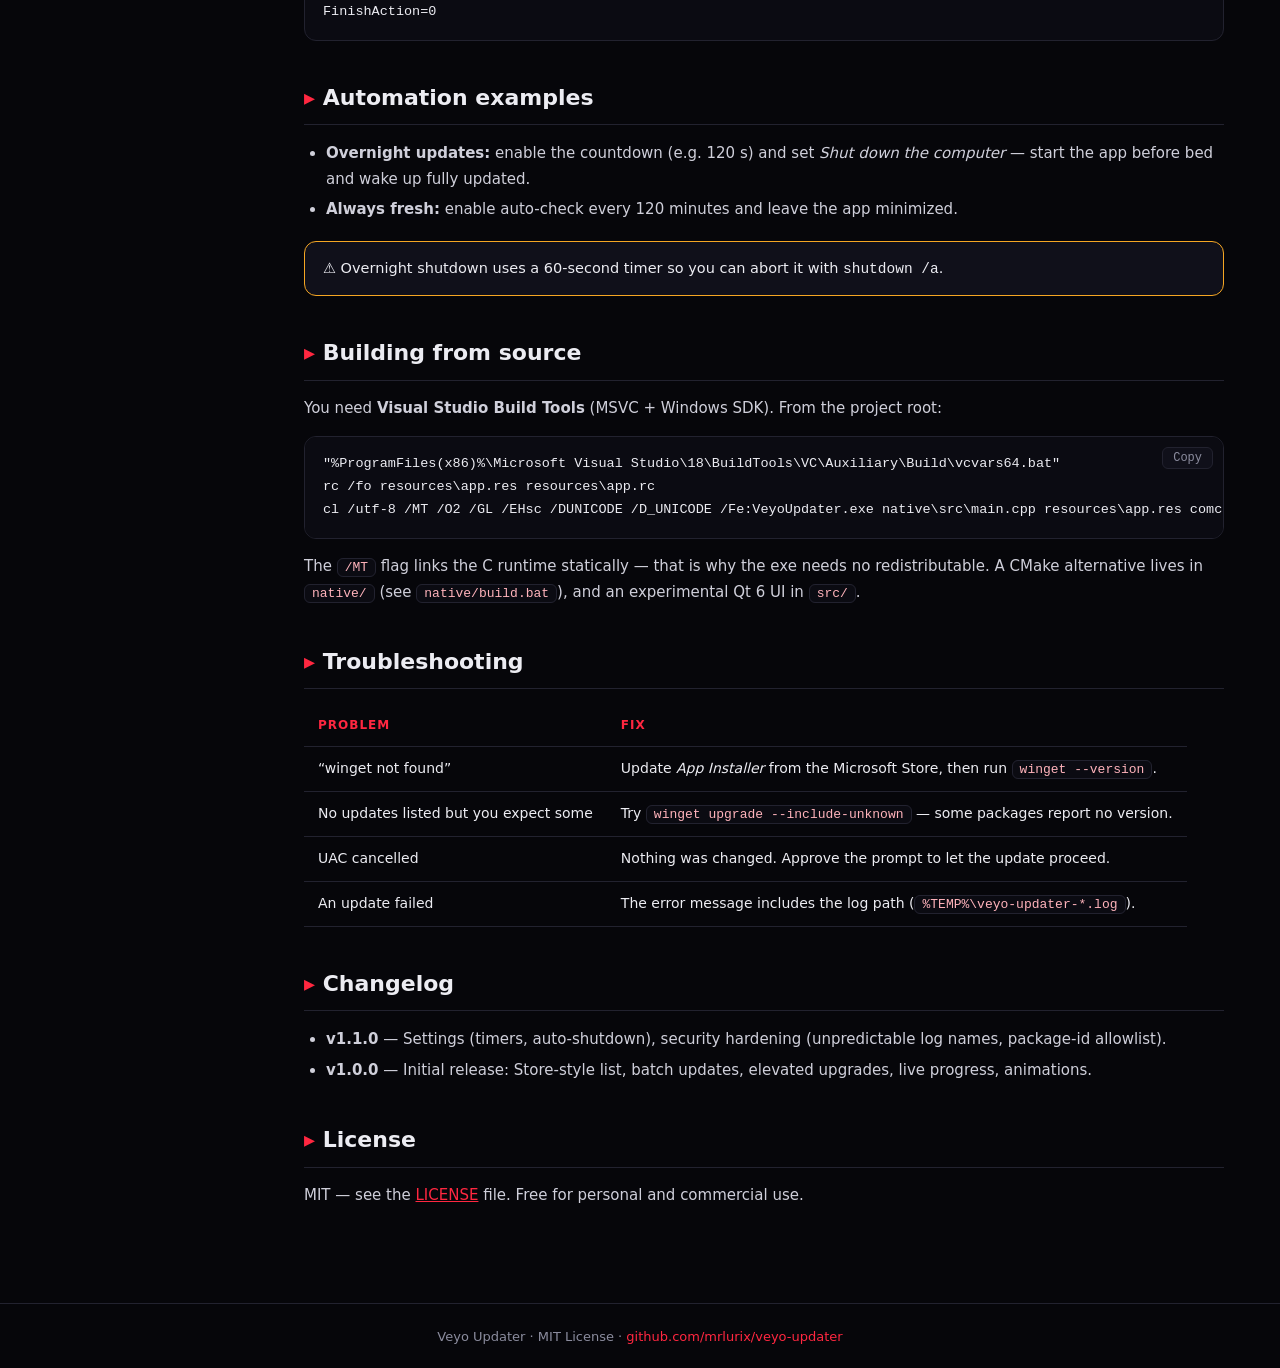
==== commit bd4989e0: "Site: move Project group to top of docs sidebar" ====
--- a/docs/docs.html
+++ b/docs/docs.html
@@ -8,7 +8,7 @@
 <title>Docs — Veyo Updater</title>
 <meta name="description" content="Full documentation for Veyo Updater: usage, settings, automation, building from source, troubleshooting.">
 <link rel="icon" href="assets/veyo-logo.png">
-<link rel="stylesheet" href="assets/style.css">
+<link rel="stylesheet" href="assets/style.css?v=2">
 </head>
 <body>
 <header class="topbar">
@@ -24,6 +24,10 @@
 <div class="layout">
   <aside class="sidebar" id="sidebar">
     <input id="side-filter" type="text" placeholder="Filter…" aria-label="Filter sections">
+    <div class="nav-group">Project</div>
+    <a href="index.html">Home</a>
+    <a href="https://github.com/mrlurix/veyo-updater/releases">Releases</a>
+    <a href="https://github.com/mrlurix/veyo-updater">GitHub</a>
     <div class="nav-group">Guide</div>
     <a href="#start">Getting started</a>
     <a href="#updating">Updating apps</a>
@@ -35,10 +39,6 @@
     <a href="#trouble">Troubleshooting</a>
     <a href="#changelog">Changelog</a>
     <a href="#license">License</a>
-    <div class="nav-group">Project</div>
-    <a href="index.html">Home</a>
-    <a href="https://github.com/mrlurix/veyo-updater/releases">Releases</a>
-    <a href="https://github.com/mrlurix/veyo-updater">GitHub</a>
   </aside>
 
   <main class="content">
@@ -122,6 +122,6 @@
 </div>
 
 <footer>Veyo Updater · MIT License · <a href="https://github.com/mrlurix/veyo-updater">github.com/mrlurix/veyo-updater</a></footer>
-<script src="assets/app.js"></script>
+<script src="assets/app.js?v=2"></script>
 </body>
 </html>
--- a/docs/assets/style.css
+++ b/docs/assets/style.css
@@ -85,6 +85,7 @@
   position: fixed;
   left: 0;
   top: 80px;
+  z-index: 40;
   height: calc(100vh - 94px);
   overflow-y: auto;
   padding: 22px 14px 40px 22px;
@@ -119,7 +120,7 @@
 .content { flex: 1; min-width: 0; max-width: 1000px; margin-left: var(--sidebar-w); padding: 34px 40px 80px; }
 .content h1 { font-size: 32px; margin: 0 0 6px; letter-spacing: .5px; }
 .subtitle { color: var(--muted); margin: 0 0 20px; font-size: 16px; }
-.content h2 { font-size: 22px; margin: 38px 0 10px; padding-bottom: 8px; border-bottom: 1px solid var(--border); }
+.content h2 { font-size: 22px; margin: 38px 0 10px; padding-bottom: 8px; border-bottom: 1px solid var(--border); scroll-margin-top: 96px; }
 .content h2::before { content: "▸ "; color: var(--red); }
 .content h3 { font-size: 17px; margin: 24px 0 8px; color: var(--text); }
 .content p, .content li { color: #cfcfda; font-size: 15px; }
